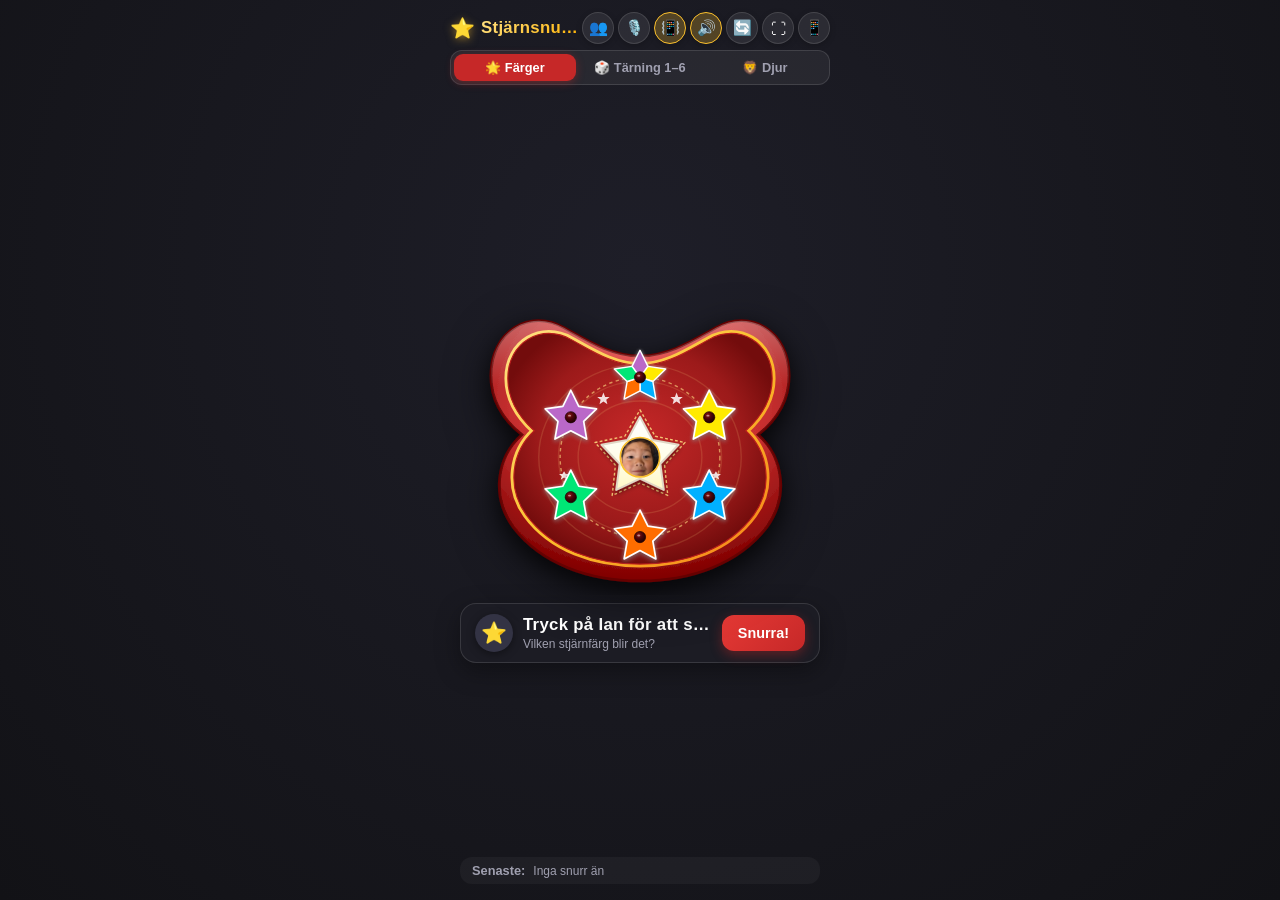
==== android/app/src/main/assets/index.html @ 9027d22c "Sync game mode UI on load and add player turn speech with custom voice recording" ====
<!DOCTYPE html>
<html lang="sv">
<head>
  <meta charset="UTF-8">
  <meta name="viewport" content="width=device-width, initial-scale=1.0, maximum-scale=1.0, user-scalable=no, viewport-fit=cover">
  <title>Stjärnsnurran - Slumpa färg, tärning & djur</title>
  
  <!-- PWA & Mobile Meta Tags -->
  <meta name="theme-color" content="#C62828">
  <meta name="apple-mobile-web-app-capable" content="yes">
  <meta name="apple-mobile-web-app-status-bar-style" content="black-translucent">
  <meta name="apple-mobile-web-app-title" content="Stjärnsnurran">
  <meta name="description" content="Elektronisk stjärntärning med ljud, ljus, röstinspelning och spelarläge.">
  <link rel="manifest" href="manifest.json">
  <link rel="icon" type="image/png" sizes="192x192" href="icon-192.png">
  <link rel="apple-touch-icon" href="icon-192.png">
  
  <link rel="stylesheet" href="style.css?v=14">
</head>
<body>

  <!-- Top App Header -->
  <header class="app-header">
    <div class="brand">
      <span class="brand-icon">⭐</span>
      <h1>Stjärnsnurran</h1>
    </div>
    <div class="header-controls">
      <button id="btn-toggle-players" class="icon-btn" title="Spelarläge (Vems tur är det?)" aria-label="Spelarläge">👥</button>
      <button id="btn-voice-studio" class="icon-btn" title="Spela in egna röster / ljud" aria-label="Röststudio">🎙️</button>
      <button id="btn-shake" class="icon-btn active" title="Skaka telefonen för att snurra: På/Av" aria-label="Skaka">📳</button>
      <button id="btn-sound" class="icon-btn active" title="Ljud På/Av" aria-label="Ljud På/Av">🔊</button>
      <button id="btn-force-refresh" class="icon-btn" title="Hämta senaste versionen / Rensa cache" aria-label="Uppdatera">🔄</button>
      <button id="btn-fullscreen" class="icon-btn" title="Helskärm" aria-label="Helskärm">⛶</button>
      <button id="btn-qr" class="icon-btn" title="Dela / Öppna på mobil" aria-label="Öppna på mobil">📱</button>
    </div>
  </header>

  <!-- Mode Switcher Bar -->
  <nav class="mode-bar" aria-label="Välj spelläge">
    <button class="mode-pill active" data-mode="colors">🌟 Färger</button>
    <button class="mode-pill" data-mode="dice">🎲 Tärning 1–6</button>
    <button class="mode-pill" data-mode="animals">🦁 Djur</button>
  </nav>

  <!-- Player Turn Banner (activated when player mode is ON) -->
  <div class="player-turn-banner" id="player-banner" style="display: none;">
    <div class="player-info">
      <span class="player-avatar" id="current-player-avatar">👦</span>
      <span class="player-text" id="current-player-text">Ians tur att snurra!</span>
    </div>
    <button class="btn-player-settings" id="btn-open-player-settings">Hantera spelare ⚙️</button>
  </div>

  <!-- Install PWA Banner (shown if installable on Android) -->
  <div id="install-banner" class="install-prompt-banner" style="display: none;">
    <div class="install-text">
      <span>⭐</span>
      <span>Installera Stjärnsnurran som app på hemskärmen!</span>
    </div>
    <button id="btn-do-install" class="btn-install">Installera</button>
  </div>

  <!-- Main Toy Stage -->
  <main class="main-stage">
    <div class="toy-wrapper" id="toy-container">
      <svg class="toy-svg" viewBox="0 0 640 560" width="100%" height="100%" xmlns="http://www.w3.org/2000/svg">
        <defs>
          <!-- Plastic red casing gradient -->
          <radialGradient id="plasticRed" cx="50%" cy="30%" r="70%">
            <stop offset="0%" stop-color="#E53935"/>
            <stop offset="60%" stop-color="#C62828"/>
            <stop offset="100%" stop-color="#7F0000"/>
          </radialGradient>

          <!-- Inner face plate red -->
          <radialGradient id="facePlate" cx="50%" cy="45%" r="55%">
            <stop offset="0%" stop-color="#C62828"/>
            <stop offset="70%" stop-color="#9C1A1A"/>
            <stop offset="100%" stop-color="#730C0C"/>
          </radialGradient>

          <!-- Specular highlight for bear top -->
          <linearGradient id="highlightGloss" x1="0%" y1="0%" x2="0%" y2="100%">
            <stop offset="0%" stop-color="#FFFFFF" stop-opacity="0.32"/>
            <stop offset="25%" stop-color="#FFFFFF" stop-opacity="0.05"/>
            <stop offset="100%" stop-color="#FFFFFF" stop-opacity="0"/>
          </linearGradient>

          <!-- Gold inner rim -->
          <linearGradient id="goldRim" x1="0%" y1="0%" x2="100%" y2="100%">
            <stop offset="0%" stop-color="#FFE082"/>
            <stop offset="50%" stop-color="#FBC02D"/>
            <stop offset="100%" stop-color="#F57F17"/>
          </linearGradient>

          <!-- Center button cream gradient -->
          <linearGradient id="creamButton" x1="0%" y1="0%" x2="0%" y2="100%">
            <stop offset="0%" stop-color="#FFFFFF"/>
            <stop offset="65%" stop-color="#FFFDE7"/>
            <stop offset="100%" stop-color="#FFF9C4"/>
          </linearGradient>

          <!-- Dice White Plastic Gradient -->
          <linearGradient id="diceGrad" x1="0%" y1="0%" x2="100%" y2="100%">
            <stop offset="0%" stop-color="#FFFFFF"/>
            <stop offset="70%" stop-color="#FAFAFD"/>
            <stop offset="100%" stop-color="#E8E8F2"/>
          </linearGradient>

          <!-- Gold Dice Gradient for Jackpot Die 6 -->
          <linearGradient id="goldDiceGrad" x1="0%" y1="0%" x2="100%" y2="100%">
            <stop offset="0%" stop-color="#FFFDE7"/>
            <stop offset="60%" stop-color="#FFF9C4"/>
            <stop offset="100%" stop-color="#FFE082"/>
          </linearGradient>

          <!-- LED On Glow Gradient -->
          <radialGradient id="ledGlowGrad" cx="50%" cy="50%" r="50%">
            <stop offset="0%" stop-color="#FFFFE0"/>
            <stop offset="30%" stop-color="#FF5722"/>
            <stop offset="75%" stop-color="#D50000"/>
            <stop offset="100%" stop-color="#B71C1C" stop-opacity="0"/>
          </radialGradient>

          <!-- LED Off Dome Gradient -->
          <radialGradient id="ledOffGrad" cx="38%" cy="32%" r="65%">
            <stop offset="0%" stop-color="#8E1717"/>
            <stop offset="50%" stop-color="#4A050A"/>
            <stop offset="100%" stop-color="#240003"/>
          </radialGradient>

          <!-- Star drop-shadow and glow -->
          <filter id="starGlowShadow" x="-30%" y="-30%" width="160%" height="160%">
            <feDropShadow dx="0" dy="3" stdDeviation="4" flood-color="#000000" flood-opacity="0.6"/>
            <feDropShadow dx="0" dy="0" stdDeviation="3" flood-color="#FFFFFF" flood-opacity="0.35"/>
          </filter>

          <!-- Filter for 3D button shadow -->
          <filter id="btnShadow" x="-25%" y="-25%" width="150%" height="160%">
            <feDropShadow dx="0" dy="6" stdDeviation="5" flood-color="#000000" flood-opacity="0.4"/>
          </filter>

          <!-- Filter for Bear casing drop shadow -->
          <filter id="casingShadow" x="-10%" y="-5%" width="120%" height="120%">
            <feDropShadow dx="0" dy="14" stdDeviation="16" flood-color="#000000" flood-opacity="0.5"/>
          </filter>

          <!-- Filter for intense glowing LED bloom -->
          <filter id="ledBloom" x="-150%" y="-150%" width="400%" height="400%">
            <feGaussianBlur stdDeviation="6" result="blur1"/>
            <feGaussianBlur stdDeviation="14" result="blur2"/>
            <feGaussianBlur stdDeviation="24" result="blur3"/>
            <feMerge>
              <feMergeNode in="blur3"/>
              <feMergeNode in="blur2"/>
              <feMergeNode in="blur1"/>
              <feMergeNode in="SourceGraphic"/>
            </feMerge>
          </filter>

          <!-- Clip path for Ian's circular avatar -->
          <clipPath id="ian-clip">
            <circle cx="0" cy="0" r="35"/>
          </clipPath>
        </defs>

        <!-- Outer Bear Plastic Casing -->
        <path d="M 320 135
C 270 135, 230 110, 185 85
C 125 50, 55 90, 55 170
C 55 220, 85 255, 110 275
C 65 315, 55 385, 95 440
C 145 505, 230 535, 320 535
C 410 535, 495 505, 545 440
C 585 385, 575 315, 530 275
C 555 255, 585 220, 585 170
C 585 90, 515 50, 455 85
C 410 110, 370 135, 320 135 Z" 
              fill="url(#plasticRed)" filter="url(#casingShadow)" stroke="#660000" stroke-width="5"/>

        <!-- Top Gloss Highlight -->
        <path d="M 320 135
C 270 135, 230 110, 185 85
C 125 50, 55 90, 55 170
C 55 220, 85 255, 110 275
C 65 315, 55 385, 95 440
C 145 505, 230 535, 320 535
C 410 535, 495 505, 545 440
C 585 385, 575 315, 530 275
C 555 255, 585 220, 585 170
C 585 90, 515 50, 455 85
C 410 110, 370 135, 320 135 Z" fill="url(#highlightGloss)"/>

        <!-- Inner Gold/Yellow Contour Border (animated during Disco Jackpot) -->
        <path id="bear-gold-border" d="M 320 152
C 275 152, 238 128, 198 106
C 145 76, 85 110, 85 175
C 85 218, 110 248, 132 268
C 92 305, 82 368, 118 418
C 162 478, 238 505, 320 505
C 402 505, 478 478, 522 418
C 558 368, 548 305, 508 268
C 530 248, 555 218, 555 175
C 555 110, 495 76, 442 106
C 402 128, 365 152, 320 152 Z" 
              fill="none" stroke="url(#goldRim)" stroke-width="12" stroke-linejoin="round"/>

        <!-- Inner Red Face Plate -->
        <path d="M 320 152
C 275 152, 238 128, 198 106
C 145 76, 85 110, 85 175
C 85 218, 110 248, 132 268
C 92 305, 82 368, 118 418
C 162 478, 238 505, 320 505
C 402 505, 478 478, 522 418
C 558 368, 548 305, 508 268
C 530 248, 555 218, 555 175
C 555 110, 495 76, 442 106
C 402 128, 365 152, 320 152 Z" 
              fill="url(#facePlate)" stroke="#B71C1C" stroke-width="2"/>

        <!-- Retro decorative wave rings on face -->
        <g opacity="0.14" stroke="#FFE082" stroke-width="2.5" fill="none">
          <ellipse cx="320" cy="315" rx="180" ry="165"/>
          <ellipse cx="320" cy="315" rx="145" ry="135"/>
          <ellipse cx="320" cy="315" rx="110" ry="100"/>
        </g>

        <!-- Dashed Orbit Path connecting stars -->
        <circle cx="320" cy="315" r="142" fill="none" stroke="#FFE082" stroke-width="2.5" stroke-dasharray="6,6" opacity="0.6"/>

        <!-- Decorative white sparkle stars along orbit -->
        <g fill="#FFFFFF" opacity="0.85">
          <polygon points="385,200 388,208 396,208 390,213 392,221 385,216 378,221 380,213 374,208 382,208"/>
          <polygon points="255,200 258,208 266,208 260,213 262,221 255,216 248,221 250,213 244,208 252,208"/>
          <polygon points="455,340 458,345 464,345 459,349 461,355 455,351 449,355 451,349 446,345 452,345"/>
          <polygon points="185,340 188,345 194,345 189,349 191,355 185,351 179,355 181,349 176,345 182,345"/>
        </g>

        <!-- The 6 Slots Group (Supporting Modes: Colors / Dice / Animals) -->
        <g id="stars-group">
          <!-- Slot 0 (Top: Regnbåge / Tärning 1 / Hund) -->
          <g id="star-0" class="toy-star" data-index="0">
            <!-- Mode: Colors -->
            <g class="slot-mode slot-mode-colors">
              <g class="star-body" filter="url(#starGlowShadow)">
                <path d="M 320.0 173.0 L 305.9 153.6 L 320.0 125.0 L 334.1 153.6 Z" fill="#BA68C8" stroke="#FFFFFF" stroke-width="2.5" stroke-linejoin="round"/>
                <path d="M 320.0 173.0 L 334.1 153.6 L 365.7 158.2 L 342.8 180.4 Z" fill="#FFEA00" stroke="#FFFFFF" stroke-width="2.5" stroke-linejoin="round"/>
                <path d="M 320.0 173.0 L 342.8 180.4 L 348.2 211.8 L 320.0 197.0 Z" fill="#00B0FF" stroke="#FFFFFF" stroke-width="2.5" stroke-linejoin="round"/>
                <path d="M 320.0 173.0 L 320.0 197.0 L 291.8 211.8 L 297.2 180.4 Z" fill="#FF6D00" stroke="#FFFFFF" stroke-width="2.5" stroke-linejoin="round"/>
                <path d="M 320.0 173.0 L 297.2 180.4 L 274.3 158.2 L 305.9 153.6 Z" fill="#00E676" stroke="#FFFFFF" stroke-width="2.5" stroke-linejoin="round"/>
              </g>
              <g class="led-assembly">
                <circle cx="320.0" cy="173.0" r="10" fill="url(#ledOffGrad)" stroke="#1A0000" stroke-width="1.2"/>
                <ellipse cx="317.8" cy="170.2" rx="2.8" ry="1.6" fill="#FFFFFF" opacity="0.5"/>
                <g class="led-active-layer" style="display: none;">
                  <circle cx="320.0" cy="173.0" r="34" fill="#FF2600" opacity="0.45" filter="url(#ledBloom)"/>
                  <circle cx="320.0" cy="173.0" r="22" fill="#FF5722" opacity="0.85" filter="url(#ledBloom)"/>
                  <circle cx="320.0" cy="173.0" r="11" fill="url(#ledGlowGrad)"/>
                  <circle cx="320.0" cy="173.0" r="5.5" fill="#FFFDE7"/>
                  <ellipse cx="318.5" cy="171.2" rx="2.2" ry="1.2" fill="#FFFFFF"/>
                </g>
              </g>
            </g>

            <!-- Mode: Dice (Die 1) -->
            <g class="slot-mode slot-mode-dice" style="display: none;">
              <g class="dice-body" filter="url(#starGlowShadow)">
                <rect x="291" y="144" width="58" height="58" rx="13" fill="url(#diceGrad)" stroke="#C8C8D6" stroke-width="2.2"/>
                <rect x="293" y="146" width="54" height="54" rx="11" fill="none" stroke="#FFFFFF" stroke-width="1.5" opacity="0.95"/>
                <circle cx="320" cy="173" r="7.5" fill="#E53935" stroke="#B71C1C" stroke-width="1.2" filter="drop-shadow(0 1px 2px rgba(0,0,0,0.4))"/>
                <circle cx="317.5" cy="170.5" r="2.2" fill="#FFFFFF" opacity="0.6"/>
              </g>
              <g class="led-assembly">
                <circle cx="320" cy="137" r="8" fill="url(#ledOffGrad)" stroke="#1A0000" stroke-width="1.2"/>
                <ellipse cx="318.2" cy="135" rx="2.2" ry="1.3" fill="#FFFFFF" opacity="0.5"/>
                <g class="led-active-layer" style="display: none;">
                  <circle cx="320" cy="137" r="28" fill="#FF2600" opacity="0.45" filter="url(#ledBloom)"/>
                  <circle cx="320" cy="137" r="18" fill="#FF5722" opacity="0.85" filter="url(#ledBloom)"/>
                  <circle cx="320" cy="137" r="9" fill="url(#ledGlowGrad)"/>
                  <circle cx="320" cy="137" r="4.5" fill="#FFFDE7"/>
                  <ellipse cx="318.8" cy="135.5" rx="1.8" ry="1.0" fill="#FFFFFF"/>
                </g>
              </g>
            </g>

            <!-- Mode: Animals (Hund 🐶) -->
            <g class="slot-mode slot-mode-animals" style="display: none;">
              <g class="animal-body" filter="url(#starGlowShadow)">
                <circle cx="320" cy="173" r="33" fill="#FFF8E1" stroke="#FFB300" stroke-width="3.8"/>
                <text x="320" y="168" font-size="34" text-anchor="middle" dominant-baseline="central" filter="drop-shadow(0 2px 3px rgba(0,0,0,0.25))">🐶</text>
                <rect x="298" y="188" width="44" height="15" rx="7.5" fill="#FFB300"/>
                <text x="320" y="196" font-size="9" font-weight="900" text-anchor="middle" dominant-baseline="central" fill="#FFFFFF" letter-spacing="0.6">HUND</text>
              </g>
              <g class="led-assembly">
                <circle cx="320" cy="137" r="8" fill="url(#ledOffGrad)" stroke="#1A0000" stroke-width="1.2"/>
                <ellipse cx="318.2" cy="135" rx="2.2" ry="1.3" fill="#FFFFFF" opacity="0.5"/>
                <g class="led-active-layer" style="display: none;">
                  <circle cx="320" cy="137" r="28" fill="#FF2600" opacity="0.45" filter="url(#ledBloom)"/>
                  <circle cx="320" cy="137" r="18" fill="#FF5722" opacity="0.85" filter="url(#ledBloom)"/>
                  <circle cx="320" cy="137" r="9" fill="url(#ledGlowGrad)"/>
                  <circle cx="320" cy="137" r="4.5" fill="#FFFDE7"/>
                  <ellipse cx="318.8" cy="135.5" rx="1.8" ry="1.0" fill="#FFFFFF"/>
                </g>
              </g>
            </g>
          </g>

          <!-- Slot 1 (Top-Right: Gul / Tärning 2 / Katt) -->
          <g id="star-1" class="toy-star" data-index="1">
            <!-- Mode: Colors -->
            <g class="slot-mode slot-mode-colors">
              <path class="star-body" d="M 443.0 196.0 L 457.1 224.6 L 488.6 229.2 L 465.8 251.4 L 471.2 282.8 L 443.0 268.0 L 414.8 282.8 L 420.2 251.4 L 397.3 229.2 L 428.9 224.6 Z" fill="#FFEA00" stroke="#FFFFFF" stroke-width="3" stroke-linejoin="round" filter="url(#starGlowShadow)"/>
              <g class="led-assembly">
                <circle cx="443.0" cy="244.0" r="10" fill="url(#ledOffGrad)" stroke="#1A0000" stroke-width="1.2"/>
                <ellipse cx="440.8" cy="241.2" rx="2.8" ry="1.6" fill="#FFFFFF" opacity="0.5"/>
                <g class="led-active-layer" style="display: none;">
                  <circle cx="443.0" cy="244.0" r="34" fill="#FF2600" opacity="0.45" filter="url(#ledBloom)"/>
                  <circle cx="443.0" cy="244.0" r="22" fill="#FF5722" opacity="0.85" filter="url(#ledBloom)"/>
                  <circle cx="443.0" cy="244.0" r="11" fill="url(#ledGlowGrad)"/>
                  <circle cx="443.0" cy="244.0" r="5.5" fill="#FFFDE7"/>
                  <ellipse cx="441.5" cy="242.2" rx="2.2" ry="1.2" fill="#FFFFFF"/>
                </g>
              </g>
            </g>

            <!-- Mode: Dice (Die 2) -->
            <g class="slot-mode slot-mode-dice" style="display: none;">
              <g class="dice-body" filter="url(#starGlowShadow)">
                <rect x="414" y="215" width="58" height="58" rx="13" fill="url(#diceGrad)" stroke="#C8C8D6" stroke-width="2.2"/>
                <rect x="416" y="217" width="54" height="54" rx="11" fill="none" stroke="#FFFFFF" stroke-width="1.5" opacity="0.95"/>
                <circle cx="428.5" cy="229.5" r="5.2" fill="#1A1A24" filter="drop-shadow(0 1px 2px rgba(0,0,0,0.4))"/>
                <circle cx="427" cy="228" r="1.5" fill="#FFFFFF" opacity="0.5"/>
                <circle cx="457.5" cy="258.5" r="5.2" fill="#1A1A24" filter="drop-shadow(0 1px 2px rgba(0,0,0,0.4))"/>
                <circle cx="456" cy="257" r="1.5" fill="#FFFFFF" opacity="0.5"/>
              </g>
              <g class="led-assembly">
                <circle cx="473" cy="227" r="8" fill="url(#ledOffGrad)" stroke="#1A0000" stroke-width="1.2"/>
                <ellipse cx="471.2" cy="225" rx="2.2" ry="1.3" fill="#FFFFFF" opacity="0.5"/>
                <g class="led-active-layer" style="display: none;">
                  <circle cx="473" cy="227" r="28" fill="#FF2600" opacity="0.45" filter="url(#ledBloom)"/>
                  <circle cx="473" cy="227" r="18" fill="#FF5722" opacity="0.85" filter="url(#ledBloom)"/>
                  <circle cx="473" cy="227" r="9" fill="url(#ledGlowGrad)"/>
                  <circle cx="473" cy="227" r="4.5" fill="#FFFDE7"/>
                  <ellipse cx="471.8" cy="225.5" rx="1.8" ry="1.0" fill="#FFFFFF"/>
                </g>
              </g>
            </g>

            <!-- Mode: Animals (Katt 🐱) -->
            <g class="slot-mode slot-mode-animals" style="display: none;">
              <g class="animal-body" filter="url(#starGlowShadow)">
                <circle cx="443" cy="244" r="33" fill="#FBE9E7" stroke="#FF7043" stroke-width="3.8"/>
                <text x="443" y="239" font-size="34" text-anchor="middle" dominant-baseline="central" filter="drop-shadow(0 2px 3px rgba(0,0,0,0.25))">🐱</text>
                <rect x="421" y="259" width="44" height="15" rx="7.5" fill="#FF7043"/>
                <text x="443" y="267" font-size="9" font-weight="900" text-anchor="middle" dominant-baseline="central" fill="#FFFFFF" letter-spacing="0.6">KATT</text>
              </g>
              <g class="led-assembly">
                <circle cx="473" cy="227" r="8" fill="url(#ledOffGrad)" stroke="#1A0000" stroke-width="1.2"/>
                <ellipse cx="471.2" cy="225" rx="2.2" ry="1.3" fill="#FFFFFF" opacity="0.5"/>
                <g class="led-active-layer" style="display: none;">
                  <circle cx="473" cy="227" r="28" fill="#FF2600" opacity="0.45" filter="url(#ledBloom)"/>
                  <circle cx="473" cy="227" r="18" fill="#FF5722" opacity="0.85" filter="url(#ledBloom)"/>
                  <circle cx="473" cy="227" r="9" fill="url(#ledGlowGrad)"/>
                  <circle cx="473" cy="227" r="4.5" fill="#FFFDE7"/>
                  <ellipse cx="471.8" cy="225.5" rx="1.8" ry="1.0" fill="#FFFFFF"/>
                </g>
              </g>
            </g>
          </g>

          <!-- Slot 2 (Bottom-Right: Blå / Tärning 3 / Ko) -->
          <g id="star-2" class="toy-star" data-index="2">
            <!-- Mode: Colors -->
            <g class="slot-mode slot-mode-colors">
              <path class="star-body" d="M 443.0 338.0 L 457.1 366.6 L 488.6 371.2 L 465.8 393.4 L 471.2 424.8 L 443.0 410.0 L 414.8 424.8 L 420.2 393.4 L 397.3 371.2 L 428.9 366.6 Z" fill="#00B0FF" stroke="#FFFFFF" stroke-width="3" stroke-linejoin="round" filter="url(#starGlowShadow)"/>
              <g class="led-assembly">
                <circle cx="443.0" cy="386.0" r="10" fill="url(#ledOffGrad)" stroke="#1A0000" stroke-width="1.2"/>
                <ellipse cx="440.8" cy="383.2" rx="2.8" ry="1.6" fill="#FFFFFF" opacity="0.5"/>
                <g class="led-active-layer" style="display: none;">
                  <circle cx="443.0" cy="386.0" r="34" fill="#FF2600" opacity="0.45" filter="url(#ledBloom)"/>
                  <circle cx="443.0" cy="386.0" r="22" fill="#FF5722" opacity="0.85" filter="url(#ledBloom)"/>
                  <circle cx="443.0" cy="386.0" r="11" fill="url(#ledGlowGrad)"/>
                  <circle cx="443.0" cy="386.0" r="5.5" fill="#FFFDE7"/>
                  <ellipse cx="441.5" cy="384.2" rx="2.2" ry="1.2" fill="#FFFFFF"/>
                </g>
              </g>
            </g>

            <!-- Mode: Dice (Die 3) -->
            <g class="slot-mode slot-mode-dice" style="display: none;">
              <g class="dice-body" filter="url(#starGlowShadow)">
                <rect x="414" y="357" width="58" height="58" rx="13" fill="url(#diceGrad)" stroke="#C8C8D6" stroke-width="2.2"/>
                <rect x="416" y="359" width="54" height="54" rx="11" fill="none" stroke="#FFFFFF" stroke-width="1.5" opacity="0.95"/>
                <circle cx="428.5" cy="371.5" r="5.2" fill="#1A1A24" filter="drop-shadow(0 1px 2px rgba(0,0,0,0.4))"/>
                <circle cx="427" cy="370" r="1.5" fill="#FFFFFF" opacity="0.5"/>
                <circle cx="443" cy="386" r="5.2" fill="#1A1A24" filter="drop-shadow(0 1px 2px rgba(0,0,0,0.4))"/>
                <circle cx="441.5" cy="384.5" r="1.5" fill="#FFFFFF" opacity="0.5"/>
                <circle cx="457.5" cy="400.5" r="5.2" fill="#1A1A24" filter="drop-shadow(0 1px 2px rgba(0,0,0,0.4))"/>
                <circle cx="456" cy="399" r="1.5" fill="#FFFFFF" opacity="0.5"/>
              </g>
              <g class="led-assembly">
                <circle cx="473" cy="403" r="8" fill="url(#ledOffGrad)" stroke="#1A0000" stroke-width="1.2"/>
                <ellipse cx="471.2" cy="401" rx="2.2" ry="1.3" fill="#FFFFFF" opacity="0.5"/>
                <g class="led-active-layer" style="display: none;">
                  <circle cx="473" cy="403" r="28" fill="#FF2600" opacity="0.45" filter="url(#ledBloom)"/>
                  <circle cx="473" cy="403" r="18" fill="#FF5722" opacity="0.85" filter="url(#ledBloom)"/>
                  <circle cx="473" cy="403" r="9" fill="url(#ledGlowGrad)"/>
                  <circle cx="473" cy="403" r="4.5" fill="#FFFDE7"/>
                  <ellipse cx="471.8" cy="401.5" rx="1.8" ry="1.0" fill="#FFFFFF"/>
                </g>
              </g>
            </g>

            <!-- Mode: Animals (Ko 🐮) -->
            <g class="slot-mode slot-mode-animals" style="display: none;">
              <g class="animal-body" filter="url(#starGlowShadow)">
                <circle cx="443" cy="386" r="33" fill="#E8F5E9" stroke="#43A047" stroke-width="3.8"/>
                <text x="443" y="381" font-size="34" text-anchor="middle" dominant-baseline="central" filter="drop-shadow(0 2px 3px rgba(0,0,0,0.25))">🐮</text>
                <rect x="421" y="401" width="44" height="15" rx="7.5" fill="#43A047"/>
                <text x="443" y="409" font-size="9" font-weight="900" text-anchor="middle" dominant-baseline="central" fill="#FFFFFF" letter-spacing="0.6">KO</text>
              </g>
              <g class="led-assembly">
                <circle cx="473" cy="403" r="8" fill="url(#ledOffGrad)" stroke="#1A0000" stroke-width="1.2"/>
                <ellipse cx="471.2" cy="401" rx="2.2" ry="1.3" fill="#FFFFFF" opacity="0.5"/>
                <g class="led-active-layer" style="display: none;">
                  <circle cx="473" cy="403" r="28" fill="#FF2600" opacity="0.45" filter="url(#ledBloom)"/>
                  <circle cx="473" cy="403" r="18" fill="#FF5722" opacity="0.85" filter="url(#ledBloom)"/>
                  <circle cx="473" cy="403" r="9" fill="url(#ledGlowGrad)"/>
                  <circle cx="473" cy="403" r="4.5" fill="#FFFDE7"/>
                  <ellipse cx="471.8" cy="401.5" rx="1.8" ry="1.0" fill="#FFFFFF"/>
                </g>
              </g>
            </g>
          </g>

          <!-- Slot 3 (Bottom: Orange / Tärning 4 / Lejon) -->
          <g id="star-3" class="toy-star" data-index="3">
            <!-- Mode: Colors -->
            <g class="slot-mode slot-mode-colors">
              <path class="star-body" d="M 320.0 409.0 L 334.1 437.6 L 365.7 442.2 L 342.8 464.4 L 348.2 495.8 L 320.0 481.0 L 291.8 495.8 L 297.2 464.4 L 274.3 442.2 L 305.9 437.6 Z" fill="#FF6D00" stroke="#FFFFFF" stroke-width="3" stroke-linejoin="round" filter="url(#starGlowShadow)"/>
              <g class="led-assembly">
                <circle cx="320.0" cy="457.0" r="10" fill="url(#ledOffGrad)" stroke="#1A0000" stroke-width="1.2"/>
                <ellipse cx="317.8" cy="454.2" rx="2.8" ry="1.6" fill="#FFFFFF" opacity="0.5"/>
                <g class="led-active-layer" style="display: none;">
                  <circle cx="320.0" cy="457.0" r="34" fill="#FF2600" opacity="0.45" filter="url(#ledBloom)"/>
                  <circle cx="320.0" cy="457.0" r="22" fill="#FF5722" opacity="0.85" filter="url(#ledBloom)"/>
                  <circle cx="320.0" cy="457.0" r="11" fill="url(#ledGlowGrad)"/>
                  <circle cx="320.0" cy="457.0" r="5.5" fill="#FFFDE7"/>
                  <ellipse cx="318.5" cy="455.2" rx="2.2" ry="1.2" fill="#FFFFFF"/>
                </g>
              </g>
            </g>

            <!-- Mode: Dice (Die 4) -->
            <g class="slot-mode slot-mode-dice" style="display: none;">
              <g class="dice-body" filter="url(#starGlowShadow)">
                <rect x="291" y="428" width="58" height="58" rx="13" fill="url(#diceGrad)" stroke="#C8C8D6" stroke-width="2.2"/>
                <rect x="293" y="430" width="54" height="54" rx="11" fill="none" stroke="#FFFFFF" stroke-width="1.5" opacity="0.95"/>
                <circle cx="305.5" cy="442.5" r="5.2" fill="#1A1A24" filter="drop-shadow(0 1px 2px rgba(0,0,0,0.4))"/>
                <circle cx="304" cy="441" r="1.5" fill="#FFFFFF" opacity="0.5"/>
                <circle cx="334.5" cy="442.5" r="5.2" fill="#1A1A24" filter="drop-shadow(0 1px 2px rgba(0,0,0,0.4))"/>
                <circle cx="333" cy="441" r="1.5" fill="#FFFFFF" opacity="0.5"/>
                <circle cx="305.5" cy="471.5" r="5.2" fill="#1A1A24" filter="drop-shadow(0 1px 2px rgba(0,0,0,0.4))"/>
                <circle cx="304" cy="470" r="1.5" fill="#FFFFFF" opacity="0.5"/>
                <circle cx="334.5" cy="471.5" r="5.2" fill="#1A1A24" filter="drop-shadow(0 1px 2px rgba(0,0,0,0.4))"/>
                <circle cx="333" cy="470" r="1.5" fill="#FFFFFF" opacity="0.5"/>
              </g>
              <g class="led-assembly">
                <circle cx="320" cy="493" r="8" fill="url(#ledOffGrad)" stroke="#1A0000" stroke-width="1.2"/>
                <ellipse cx="318.2" cy="491" rx="2.2" ry="1.3" fill="#FFFFFF" opacity="0.5"/>
                <g class="led-active-layer" style="display: none;">
                  <circle cx="320" cy="493" r="28" fill="#FF2600" opacity="0.45" filter="url(#ledBloom)"/>
                  <circle cx="320" cy="493" r="18" fill="#FF5722" opacity="0.85" filter="url(#ledBloom)"/>
                  <circle cx="320" cy="493" r="9" fill="url(#ledGlowGrad)"/>
                  <circle cx="320" cy="493" r="4.5" fill="#FFFDE7"/>
                  <ellipse cx="318.8" cy="491.5" rx="1.8" ry="1.0" fill="#FFFFFF"/>
                </g>
              </g>
            </g>

            <!-- Mode: Animals (Lejon 🦁 Jackpot) -->
            <g class="slot-mode slot-mode-animals" style="display: none;">
              <g class="animal-body" filter="url(#starGlowShadow)">
                <circle cx="320" cy="457" r="33" fill="#FFF3E0" stroke="#FF9800" stroke-width="4.0"/>
                <text x="320" y="452" font-size="34" text-anchor="middle" dominant-baseline="central" filter="drop-shadow(0 2px 3px rgba(0,0,0,0.25))">🦁</text>
                <rect x="298" y="472" width="44" height="15" rx="7.5" fill="#FF9800"/>
                <text x="320" y="480" font-size="9" font-weight="900" text-anchor="middle" dominant-baseline="central" fill="#FFFFFF" letter-spacing="0.6">LEJON</text>
              </g>
              <g class="led-assembly">
                <circle cx="320" cy="493" r="8" fill="url(#ledOffGrad)" stroke="#1A0000" stroke-width="1.2"/>
                <ellipse cx="318.2" cy="491" rx="2.2" ry="1.3" fill="#FFFFFF" opacity="0.5"/>
                <g class="led-active-layer" style="display: none;">
                  <circle cx="320" cy="493" r="28" fill="#FF2600" opacity="0.45" filter="url(#ledBloom)"/>
                  <circle cx="320" cy="493" r="18" fill="#FF5722" opacity="0.85" filter="url(#ledBloom)"/>
                  <circle cx="320" cy="493" r="9" fill="url(#ledGlowGrad)"/>
                  <circle cx="320" cy="493" r="4.5" fill="#FFFDE7"/>
                  <ellipse cx="318.8" cy="491.5" rx="1.8" ry="1.0" fill="#FFFFFF"/>
                </g>
              </g>
            </g>
          </g>

          <!-- Slot 4 (Bottom-Left: Grön / Tärning 5 / Groda) -->
          <g id="star-4" class="toy-star" data-index="4">
            <!-- Mode: Colors -->
            <g class="slot-mode slot-mode-colors">
              <path class="star-body" d="M 197.0 338.0 L 211.1 366.6 L 242.7 371.2 L 219.8 393.4 L 225.2 424.8 L 197.0 410.0 L 168.8 424.8 L 174.2 393.4 L 151.4 371.2 L 182.9 366.6 Z" fill="#00E676" stroke="#FFFFFF" stroke-width="3" stroke-linejoin="round" filter="url(#starGlowShadow)"/>
              <g class="led-assembly">
                <circle cx="197.0" cy="386.0" r="10" fill="url(#ledOffGrad)" stroke="#1A0000" stroke-width="1.2"/>
                <ellipse cx="194.8" cy="383.2" rx="2.8" ry="1.6" fill="#FFFFFF" opacity="0.5"/>
                <g class="led-active-layer" style="display: none;">
                  <circle cx="197.0" cy="386.0" r="34" fill="#FF2600" opacity="0.45" filter="url(#ledBloom)"/>
                  <circle cx="197.0" cy="386.0" r="22" fill="#FF5722" opacity="0.85" filter="url(#ledBloom)"/>
                  <circle cx="197.0" cy="386.0" r="11" fill="url(#ledGlowGrad)"/>
                  <circle cx="197.0" cy="386.0" r="5.5" fill="#FFFDE7"/>
                  <ellipse cx="195.5" cy="384.2" rx="2.2" ry="1.2" fill="#FFFFFF"/>
                </g>
              </g>
            </g>

            <!-- Mode: Dice (Die 5) -->
            <g class="slot-mode slot-mode-dice" style="display: none;">
              <g class="dice-body" filter="url(#starGlowShadow)">
                <rect x="168" y="357" width="58" height="58" rx="13" fill="url(#diceGrad)" stroke="#C8C8D6" stroke-width="2.2"/>
                <rect x="170" y="359" width="54" height="54" rx="11" fill="none" stroke="#FFFFFF" stroke-width="1.5" opacity="0.95"/>
                <circle cx="182.5" cy="371.5" r="5.2" fill="#1A1A24" filter="drop-shadow(0 1px 2px rgba(0,0,0,0.4))"/>
                <circle cx="181" cy="370" r="1.5" fill="#FFFFFF" opacity="0.5"/>
                <circle cx="211.5" cy="371.5" r="5.2" fill="#1A1A24" filter="drop-shadow(0 1px 2px rgba(0,0,0,0.4))"/>
                <circle cx="210" cy="370" r="1.5" fill="#FFFFFF" opacity="0.5"/>
                <circle cx="197" cy="386" r="5.2" fill="#1A1A24" filter="drop-shadow(0 1px 2px rgba(0,0,0,0.4))"/>
                <circle cx="195.5" cy="384.5" r="1.5" fill="#FFFFFF" opacity="0.5"/>
                <circle cx="182.5" cy="400.5" r="5.2" fill="#1A1A24" filter="drop-shadow(0 1px 2px rgba(0,0,0,0.4))"/>
                <circle cx="181" cy="399" r="1.5" fill="#FFFFFF" opacity="0.5"/>
                <circle cx="211.5" cy="400.5" r="5.2" fill="#1A1A24" filter="drop-shadow(0 1px 2px rgba(0,0,0,0.4))"/>
                <circle cx="210" cy="399" r="1.5" fill="#FFFFFF" opacity="0.5"/>
              </g>
              <g class="led-assembly">
                <circle cx="167" cy="403" r="8" fill="url(#ledOffGrad)" stroke="#1A0000" stroke-width="1.2"/>
                <ellipse cx="165.2" cy="401" rx="2.2" ry="1.3" fill="#FFFFFF" opacity="0.5"/>
                <g class="led-active-layer" style="display: none;">
                  <circle cx="167" cy="403" r="28" fill="#FF2600" opacity="0.45" filter="url(#ledBloom)"/>
                  <circle cx="167" cy="403" r="18" fill="#FF5722" opacity="0.85" filter="url(#ledBloom)"/>
                  <circle cx="167" cy="403" r="9" fill="url(#ledGlowGrad)"/>
                  <circle cx="167" cy="403" r="4.5" fill="#FFFDE7"/>
                  <ellipse cx="165.8" cy="401.5" rx="1.8" ry="1.0" fill="#FFFFFF"/>
                </g>
              </g>
            </g>

            <!-- Mode: Animals (Groda 🐸) -->
            <g class="slot-mode slot-mode-animals" style="display: none;">
              <g class="animal-body" filter="url(#starGlowShadow)">
                <circle cx="197" cy="386" r="33" fill="#E8F8F5" stroke="#00C853" stroke-width="3.8"/>
                <text x="197" y="381" font-size="34" text-anchor="middle" dominant-baseline="central" filter="drop-shadow(0 2px 3px rgba(0,0,0,0.25))">🐸</text>
                <rect x="175" y="401" width="44" height="15" rx="7.5" fill="#00C853"/>
                <text x="197" y="409" font-size="9" font-weight="900" text-anchor="middle" dominant-baseline="central" fill="#FFFFFF" letter-spacing="0.6">GRODA</text>
              </g>
              <g class="led-assembly">
                <circle cx="167" cy="403" r="8" fill="url(#ledOffGrad)" stroke="#1A0000" stroke-width="1.2"/>
                <ellipse cx="165.2" cy="401" rx="2.2" ry="1.3" fill="#FFFFFF" opacity="0.5"/>
                <g class="led-active-layer" style="display: none;">
                  <circle cx="167" cy="403" r="28" fill="#FF2600" opacity="0.45" filter="url(#ledBloom)"/>
                  <circle cx="167" cy="403" r="18" fill="#FF5722" opacity="0.85" filter="url(#ledBloom)"/>
                  <circle cx="167" cy="403" r="9" fill="url(#ledGlowGrad)"/>
                  <circle cx="167" cy="403" r="4.5" fill="#FFFDE7"/>
                  <ellipse cx="165.8" cy="401.5" rx="1.8" ry="1.0" fill="#FFFFFF"/>
                </g>
              </g>
            </g>
          </g>

          <!-- Slot 5 (Top-Left: Lila / Tärning 6 / Apa) -->
          <g id="star-5" class="toy-star" data-index="5">
            <!-- Mode: Colors -->
            <g class="slot-mode slot-mode-colors">
              <path class="star-body" d="M 197.0 196.0 L 211.1 224.6 L 242.7 229.2 L 219.8 251.4 L 225.2 282.8 L 197.0 268.0 L 168.8 282.8 L 174.2 251.4 L 151.4 229.2 L 182.9 224.6 Z" fill="#BA68C8" stroke="#FFFFFF" stroke-width="3" stroke-linejoin="round" filter="url(#starGlowShadow)"/>
              <g class="led-assembly">
                <circle cx="197.0" cy="244.0" r="10" fill="url(#ledOffGrad)" stroke="#1A0000" stroke-width="1.2"/>
                <ellipse cx="194.8" cy="241.2" rx="2.8" ry="1.6" fill="#FFFFFF" opacity="0.5"/>
                <g class="led-active-layer" style="display: none;">
                  <circle cx="197.0" cy="244.0" r="34" fill="#FF2600" opacity="0.45" filter="url(#ledBloom)"/>
                  <circle cx="197.0" cy="244.0" r="22" fill="#FF5722" opacity="0.85" filter="url(#ledBloom)"/>
                  <circle cx="197.0" cy="244.0" r="11" fill="url(#ledGlowGrad)"/>
                  <circle cx="197.0" cy="244.0" r="5.5" fill="#FFFDE7"/>
                  <ellipse cx="195.5" cy="242.2" rx="2.2" ry="1.2" fill="#FFFFFF"/>
                </g>
              </g>
            </g>

            <!-- Mode: Dice (Die 6 Jackpot!) -->
            <g class="slot-mode slot-mode-dice" style="display: none;">
              <g class="dice-body" filter="url(#starGlowShadow)">
                <rect x="168" y="215" width="58" height="58" rx="13" fill="url(#goldDiceGrad)" stroke="#FBC02D" stroke-width="2.8"/>
                <rect x="170" y="217" width="54" height="54" rx="11" fill="none" stroke="#FFFFFF" stroke-width="1.5" opacity="0.95"/>
                <circle cx="182.5" cy="229.5" r="5.0" fill="#1A1A24" filter="drop-shadow(0 1px 2px rgba(0,0,0,0.4))"/>
                <circle cx="181" cy="228" r="1.5" fill="#FFFFFF" opacity="0.5"/>
                <circle cx="182.5" cy="244.0" r="5.0" fill="#1A1A24" filter="drop-shadow(0 1px 2px rgba(0,0,0,0.4))"/>
                <circle cx="181" cy="242.5" r="1.5" fill="#FFFFFF" opacity="0.5"/>
                <circle cx="182.5" cy="258.5" r="5.0" fill="#1A1A24" filter="drop-shadow(0 1px 2px rgba(0,0,0,0.4))"/>
                <circle cx="181" cy="257" r="1.5" fill="#FFFFFF" opacity="0.5"/>
                <circle cx="211.5" cy="229.5" r="5.0" fill="#1A1A24" filter="drop-shadow(0 1px 2px rgba(0,0,0,0.4))"/>
                <circle cx="210" cy="228" r="1.5" fill="#FFFFFF" opacity="0.5"/>
                <circle cx="211.5" cy="244.0" r="5.0" fill="#1A1A24" filter="drop-shadow(0 1px 2px rgba(0,0,0,0.4))"/>
                <circle cx="210" cy="242.5" r="1.5" fill="#FFFFFF" opacity="0.5"/>
                <circle cx="211.5" cy="258.5" r="5.0" fill="#1A1A24" filter="drop-shadow(0 1px 2px rgba(0,0,0,0.4))"/>
                <circle cx="210" cy="257" r="1.5" fill="#FFFFFF" opacity="0.5"/>
              </g>
              <g class="led-assembly">
                <circle cx="167" cy="227" r="8" fill="url(#ledOffGrad)" stroke="#1A0000" stroke-width="1.2"/>
                <ellipse cx="165.2" cy="225" rx="2.2" ry="1.3" fill="#FFFFFF" opacity="0.5"/>
                <g class="led-active-layer" style="display: none;">
                  <circle cx="167" cy="227" r="28" fill="#FF2600" opacity="0.45" filter="url(#ledBloom)"/>
                  <circle cx="167" cy="227" r="18" fill="#FF5722" opacity="0.85" filter="url(#ledBloom)"/>
                  <circle cx="167" cy="227" r="9" fill="url(#ledGlowGrad)"/>
                  <circle cx="167" cy="227" r="4.5" fill="#FFFDE7"/>
                  <ellipse cx="165.8" cy="225.5" rx="1.8" ry="1.0" fill="#FFFFFF"/>
                </g>
              </g>
            </g>

            <!-- Mode: Animals (Apa 🐵) -->
            <g class="slot-mode slot-mode-animals" style="display: none;">
              <g class="animal-body" filter="url(#starGlowShadow)">
                <circle cx="197" cy="244" r="33" fill="#F3E5F5" stroke="#AB47BC" stroke-width="3.8"/>
                <text x="197" y="239" font-size="34" text-anchor="middle" dominant-baseline="central" filter="drop-shadow(0 2px 3px rgba(0,0,0,0.25))">🐵</text>
                <rect x="175" y="259" width="44" height="15" rx="7.5" fill="#AB47BC"/>
                <text x="197" y="267" font-size="9" font-weight="900" text-anchor="middle" dominant-baseline="central" fill="#FFFFFF" letter-spacing="0.6">APA</text>
              </g>
              <g class="led-assembly">
                <circle cx="167" cy="227" r="8" fill="url(#ledOffGrad)" stroke="#1A0000" stroke-width="1.2"/>
                <ellipse cx="165.2" cy="225" rx="2.2" ry="1.3" fill="#FFFFFF" opacity="0.5"/>
                <g class="led-active-layer" style="display: none;">
                  <circle cx="167" cy="227" r="28" fill="#FF2600" opacity="0.45" filter="url(#ledBloom)"/>
                  <circle cx="167" cy="227" r="18" fill="#FF5722" opacity="0.85" filter="url(#ledBloom)"/>
                  <circle cx="167" cy="227" r="9" fill="url(#ledGlowGrad)"/>
                  <circle cx="167" cy="227" r="4.5" fill="#FFFDE7"/>
                  <ellipse cx="165.8" cy="225.5" rx="1.8" ry="1.0" fill="#FFFFFF"/>
                </g>
              </g>
            </g>
          </g>
        </g>

        <!-- Center Star Button with Ian's Face in Center -->
        <g id="center-button" class="center-btn" role="button" aria-label="Snurra och slumpa stjärna" tabindex="0" style="outline: none;">
          <!-- Outer dashed stitch border -->
          <path d="M 320.0 231.0 L 347.0 277.8 L 399.9 289.0 L 363.7 329.2 L 369.4 383.0 L 320.0 361.0 L 270.6 383.0 L 276.3 329.2 L 240.1 289.0 L 293.0 277.8 Z" 
                fill="none" stroke="#FFE082" stroke-width="2.5" stroke-dasharray="5,4" opacity="0.85" stroke-linejoin="round"/>

          <!-- 3D White Star Button Body -->
          <path id="btn-body" d="M 320.0 243.0 L 342.3 284.3 L 388.5 292.8 L 356.1 326.7 L 362.3 373.2 L 320.0 353.0 L 277.7 373.2 L 283.9 326.7 L 251.5 292.8 L 297.7 284.3 Z" 
                fill="url(#creamButton)" stroke="#E0D7C6" stroke-width="3.5" stroke-linejoin="round" filter="url(#btnShadow)"/>

          <!-- Ian's Portrait in Button Center -->
          <g id="ian-avatar" transform="translate(320, 315)">
            <!-- Radiant Aura Bloom that glows/pulses in the winning color -->
            <circle id="ian-aura" cx="0" cy="0" r="38" fill="#FFEA00" opacity="0" filter="url(#ledBloom)"/>
            
            <!-- Ian's Photo -->
            <image href="ian.png" x="-35" y="-35" width="70" height="70" clip-path="url(#ian-clip)"/>
            
            <!-- Color Tint Flash Overlay on Ian's face -->
            <circle id="ian-color-overlay" cx="0" cy="0" r="35" fill="#FFEA00" opacity="0"/>
            
            <!-- Golden ring frame around Ian's picture -->
            <circle id="ian-ring" cx="0" cy="0" r="35" fill="none" stroke="#FBC02D" stroke-width="3"/>
          </g>
        </g>
      </svg>
    </div>

    <!-- Result Banner below toy -->
    <div class="result-card" id="result-card">
      <div class="result-content">
        <div class="result-badge" id="result-badge">⭐</div>
        <div class="result-text">
          <div class="result-title" id="result-title">Tryck på Ian för att snurra!</div>
          <div class="result-sub" id="result-sub">Vilken stjärnfärg blir det?</div>
        </div>
      </div>
      <button id="btn-spin-quick" class="spin-btn-quick">Snurra!</button>
    </div>
  </main>

  <!-- History & Statistics Strip -->
  <footer class="app-footer">
    <div class="history-strip">
      <span class="history-label">Senaste:</span>
      <div class="history-items" id="history-items">
        <span style="font-size: 0.75rem; color: var(--text-dim);">Inga snurr än</span>
      </div>
    </div>
  </footer>

  <!-- Modals -->

  <!-- 1. Voice Studio Modal (Spela in egna röster) -->
  <div class="modal-overlay" id="modal-voice">
    <div class="modal-card">
      <button class="modal-close" id="btn-close-voice">&times;</button>
      <h2>🎙️ Röststudio</h2>
      <p style="font-size: 0.8rem; color: var(--text-dim); margin-bottom: 12px;">
        Spela in egna hejarop, ord eller Ians eget skratt!
      </p>

      <div style="font-size: 0.85rem; font-weight: 700; text-align: left; margin: 8px 0 4px 0; color: #FFE082;">
        👦 När man trycker på Ian:
      </div>
      <div class="record-row" id="row-rec-ian">
        <div class="record-row-info">
          <span>👦</span>
          <span>Tryck på Ian</span>
        </div>
        <div class="record-row-btns">
          <button class="btn-record" data-key="ian_click">🔴 Spela in</button>
          <button class="btn-play-rec" data-key="ian_click" style="display: none;">▶️</button>
          <button class="btn-del-rec" data-key="ian_click" style="display: none;">🗑️</button>
        </div>
      </div>

      <div style="font-size: 0.85rem; font-weight: 700; text-align: left; margin: 14px 0 4px 0; color: #FFE082;">
        👥 Spelarturer (Vems tur är det?):
      </div>
      <div id="voice-players-container">
        <!-- Dynamically rendered rows for each player -->
      </div>

      <div id="voice-mode-header" style="font-size: 0.85rem; font-weight: 700; text-align: left; margin: 14px 0 4px 0; color: #FFE082;">
        ⭐ Spelresultat:
      </div>
      <div id="voice-items-container">
        <!-- Dynamically rendered rows for current mode -->
      </div>
    </div>
  </div>

  <!-- 2. Player Management Modal (Spelarläge & Turordning) -->
  <div class="modal-overlay" id="modal-players">
    <div class="modal-card">
      <button class="modal-close" id="btn-close-players">&times;</button>
      <h2>👥 Spelare & Turordning</h2>
      <p style="font-size: 0.8rem; color: var(--text-dim); margin-bottom: 8px;">
        Välj vilka som är med och i vilken ordning ni vill snurra!
      </p>

      <div class="player-order-controls">
        <button id="btn-shuffle-players" class="btn-order-action" type="button" title="Slumpa startordning med tärning">
          🎲 Slumpa ordning
        </button>
        <button id="btn-reset-history" class="btn-order-action" type="button" title="Nollställ alla spelares historik för en ny spelomgång">
          🔄 Nollställ historik
        </button>
        <span class="player-order-hint">Använd ⬆️ ⬇️ eller klicka på en spelare för att välja startare</span>
      </div>

      <div class="player-list" id="player-list-container">
        <!-- Rendered player rows with numbers and reordering buttons -->
      </div>

      <div class="player-add-row">
        <button id="btn-select-new-avatar" class="btn-avatar-picker-trigger" type="button" title="Välj emoji för spelare">
          <span id="new-player-avatar-preview">👦</span>
          <span class="avatar-edit-badge">✏️</span>
        </button>
        <input type="text" id="input-new-player" class="player-input" placeholder="Nytt namn (t.ex. Ian)" maxlength="16">
        <button id="btn-add-player" class="btn-add-player">Lägg till</button>
      </div>

      <div class="player-modal-actions">
        <button id="btn-start-player-mode" class="btn-start-game" type="button">
          🚀 Starta spelarläge!
        </button>
        <button id="btn-stop-player-mode" class="btn-stop-game" type="button" style="display: none;">
          ⏹️ Avsluta spelarläge
        </button>
      </div>
      <div class="app-version-badge" style="text-align: center; font-size: 0.72rem; color: #888899; margin-top: 14px;">
        Stjärnsnurran v2.4 • Spelarröster & Synk
      </div>
      <div style="text-align: center; margin-top: 6px;">
        <button id="btn-modal-refresh" type="button" style="background: rgba(255,255,255,0.06); border: 1px solid rgba(255,255,255,0.18); color: #B0B0C0; font-size: 0.72rem; border-radius: 6px; padding: 4px 10px; cursor: pointer;">
          🔄 Ladda om & Hämta senaste versionen
        </button>
      </div>
    </div>
  </div>

  <!-- 3. Emoji Picker Modal (Välj avatar för spelare) -->
  <div class="modal-overlay" id="modal-emoji-picker">
    <div class="modal-card modal-emoji-card">
      <button class="modal-close" id="btn-close-emoji">&times;</button>
      <h2>🎭 Välj din avatar</h2>
      <p id="emoji-picker-subtitle" style="font-size: 0.85rem; color: var(--text-dim); margin-bottom: 12px;">
        Välj en emoji för spelaren:
      </p>

      <div class="emoji-grid" id="emoji-grid">
        <!-- Rendered emojis -->
      </div>
    </div>
  </div>

  <!-- 4. QR Code Modal (for easy mobile sharing) -->
  <div class="modal-overlay" id="qr-modal">
    <div class="modal-card">
      <button class="modal-close" id="btn-close-qr">&times;</button>
      <h2>Öppna på din telefon</h2>
      <p style="font-size: 0.85rem; color: var(--text-dim);">Skanna koden med mobilkameran för att köra appen direkt på telefonen:</p>
      <img id="qr-img" class="qr-code-img" alt="QR-kod för mobilåtkomst">
      <div id="qr-url" style="font-weight: 700; color: #FFE082; font-size: 0.9rem; word-break: break-all; margin-top: 6px;"></div>
      <p class="qr-desc">Öppna i Chrome på din Android och tryck på "Installera app" för fullskärmsupplevelse!</p>
    </div>
  </div>

  <!-- Cache Version Auto-Check -->
  <script>
    const APP_VERSION = 'v2.4';
    if (localStorage.getItem('stjarnsnurran_installed_ver') !== APP_VERSION) {
      localStorage.setItem('stjarnsnurran_installed_ver', APP_VERSION);
      if ('caches' in window) {
        caches.keys().then(keys => {
          keys.forEach(k => {
            if (k !== 'stjarnsnurran-v14') caches.delete(k);
          });
        });
      }
    }
  </script>

  <!-- Scripts -->
  <script src="confetti.js?v=14"></script>
  <script src="audio.js?v=14"></script>
  <script src="app.js?v=14"></script>

  <!-- Service Worker Registration with Aggressive Auto-Update -->
  <script>
    if ('serviceWorker' in navigator) {
      window.addEventListener('load', () => {
        navigator.serviceWorker.register('sw.js?v=14').then((reg) => {
          // Immediately check for SW script changes
          reg.update();

          if (reg.waiting) {
            reg.waiting.postMessage({ action: 'skipWaiting' });
          }

          reg.addEventListener('updatefound', () => {
            const newWorker = reg.installing;
            if (newWorker) {
              newWorker.addEventListener('statechange', () => {
                if (newWorker.state === 'installed' && navigator.serviceWorker.controller) {
                  console.log('Ny version installerad, aktiverar...');
                  newWorker.postMessage({ action: 'skipWaiting' });
                }
              });
            }
          });
        }).catch(err => {
          console.log('SW registration error:', err);
        });

        // Auto-refresh when new service worker takes control
        let refreshing = false;
        navigator.serviceWorker.addEventListener('controllerchange', () => {
          if (!refreshing) {
            refreshing = true;
            window.location.reload();
          }
        });
      });
    }
  </script>
</body>
</html>
---- android/app/src/main/assets/style.css ----
:root {
  --primary-red: #C62828;
  --dark-red: #7F0000;
  --gold-accent: #FBC02D;
  --cream-white: #FFFDF0;
  --bg-dark: #121216;
  --panel-bg: #1c1c24;
  --panel-border: rgba(255, 255, 255, 0.12);
  --text-main: #FFFFFF;
  --text-dim: #A0A0B0;
  --player-color: #FFD600;
}

* {
  box-sizing: border-box;
  margin: 0;
  padding: 0;
  -webkit-tap-highlight-color: transparent;
  user-select: none;
  -webkit-user-select: none;
}

html, body {
  width: 100%;
  max-width: 100vw;
  overflow-x: hidden;
}

body {
  background: radial-gradient(circle at 50% 30%, #1e1e28 0%, var(--bg-dark) 100%);
  color: var(--text-main);
  font-family: -apple-system, BlinkMacSystemFont, "Segoe UI", Roboto, Helvetica, Arial, sans-serif;
  min-height: 100vh;
  min-height: 100dvh;
  display: flex;
  flex-direction: column;
  align-items: center;
  justify-content: space-between;
  padding: 8px 12px 16px 12px;
  touch-action: manipulation;
}

/* Top App Header */
.app-header {
  width: 100%;
  max-width: 380px;
  display: flex;
  align-items: center;
  justify-content: space-between;
  padding: 4px 0 6px 0;
  min-width: 0;
}

.brand {
  display: flex;
  align-items: center;
  gap: 6px;
  min-width: 0;
}

.brand-icon {
  font-size: 1.25rem;
  filter: drop-shadow(0 2px 4px rgba(251, 192, 45, 0.5));
  flex-shrink: 0;
}

.brand h1 {
  font-size: 1.05rem;
  font-weight: 800;
  letter-spacing: 0.3px;
  background: linear-gradient(135deg, #FFE082, #FFB300);
  -webkit-background-clip: text;
  -webkit-text-fill-color: transparent;
  white-space: nowrap;
  overflow: hidden;
  text-overflow: ellipsis;
}

.header-controls {
  display: flex;
  gap: 4px;
  flex-shrink: 0;
}

.icon-btn {
  background: rgba(255, 255, 255, 0.08);
  border: 1px solid var(--panel-border);
  color: #FFFFFF;
  width: 32px;
  height: 32px;
  border-radius: 50%;
  display: flex;
  align-items: center;
  justify-content: center;
  font-size: 0.95rem;
  cursor: pointer;
  transition: all 0.2s cubic-bezier(0.4, 0, 0.2, 1);
  box-shadow: 0 2px 6px rgba(0, 0, 0, 0.2);
}

.icon-btn:hover {
  background: rgba(255, 255, 255, 0.16);
  transform: translateY(-1px);
}

.icon-btn:active {
  transform: scale(0.92);
}

.icon-btn.active {
  background: rgba(251, 192, 45, 0.25);
  border-color: #FBC02D;
  color: #FFE082;
}

/* Mode Switcher Bar */
.mode-bar {
  width: 100%;
  max-width: 380px;
  display: flex;
  background: rgba(255, 255, 255, 0.06);
  border: 1px solid var(--panel-border);
  border-radius: 12px;
  padding: 3px;
  gap: 3px;
  margin-bottom: 6px;
}

.mode-pill {
  flex: 1;
  background: none;
  border: none;
  color: var(--text-dim);
  font-weight: 600;
  font-size: 0.8rem;
  padding: 6px 4px;
  border-radius: 9px;
  cursor: pointer;
  transition: all 0.2s ease;
  display: flex;
  align-items: center;
  justify-content: center;
  gap: 4px;
}

.mode-pill.active {
  background: #C62828;
  color: #FFFFFF;
  font-weight: 700;
  box-shadow: 0 2px 8px rgba(198, 40, 40, 0.4);
}

/* Player Turn Banner */
.player-turn-banner {
  width: 100%;
  max-width: 380px;
  background: linear-gradient(135deg, rgba(255, 214, 0, 0.18), rgba(255, 109, 0, 0.18));
  border: 1.5px solid var(--player-color, #FFD600);
  border-radius: 14px;
  padding: 6px 12px;
  display: flex;
  align-items: center;
  justify-content: space-between;
  margin-bottom: 6px;
  box-shadow: 0 4px 12px rgba(0, 0, 0, 0.25);
  animation: playerGlow 2s infinite alternate;
}

@keyframes playerGlow {
  0% { box-shadow: 0 0 6px rgba(255, 214, 0, 0.2); }
  100% { box-shadow: 0 0 14px rgba(255, 214, 0, 0.5); }
}

.player-info {
  display: flex;
  align-items: center;
  gap: 8px;
}

.player-avatar {
  font-size: 1.35rem;
  filter: drop-shadow(0 2px 4px rgba(0,0,0,0.4));
  line-height: 1;
  display: inline-flex;
  align-items: center;
  justify-content: center;
}

.player-text {
  font-size: 0.85rem;
  font-weight: 700;
  color: #FFE082;
}

.btn-player-settings {
  background: rgba(255, 255, 255, 0.12);
  border: 1px solid rgba(255, 255, 255, 0.2);
  color: #FFFFFF;
  border-radius: 8px;
  padding: 3px 8px;
  font-size: 0.75rem;
  cursor: pointer;
  font-weight: 600;
}

/* Main Spinner Area */
.main-stage {
  width: 100%;
  max-width: 380px;
  display: flex;
  flex-direction: column;
  align-items: center;
  justify-content: center;
  position: relative;
  flex-grow: 1;
  min-width: 0;
}

.toy-wrapper {
  width: 100%;
  max-width: 360px;
  position: relative;
  display: flex;
  align-items: center;
  justify-content: center;
  min-width: 0;
}

.toy-svg {
  width: 100%;
  height: auto;
  display: block;
  filter: drop-shadow(0 10px 20px rgba(0, 0, 0, 0.55));
}

.toy-svg,
.toy-svg * {
  outline: none !important;
  -webkit-tap-highlight-color: transparent !important;
  -webkit-tap-highlight-color: rgba(0, 0, 0, 0) !important;
  user-select: none !important;
  -webkit-user-select: none !important;
  -webkit-touch-callout: none !important;
}

/* Interactive SVG Elements */
.center-btn,
#center-button {
  cursor: pointer;
  transition: transform 0.1s ease-out;
  transform-origin: 320px 315px;
  outline: none !important;
  outline-style: none !important;
  -webkit-tap-highlight-color: transparent !important;
  -webkit-tap-highlight-color: rgba(0, 0, 0, 0) !important;
  -webkit-focus-ring-color: transparent !important;
}

.center-btn:focus,
.center-btn:focus-visible,
.center-btn:active,
#center-button:focus,
#center-button:focus-visible,
#center-button:active,
.center-btn *,
#center-button * {
  outline: none !important;
  outline-style: none !important;
  -webkit-tap-highlight-color: transparent !important;
  -webkit-tap-highlight-color: rgba(0, 0, 0, 0) !important;
  box-shadow: none !important;
}

.center-btn path,
.center-btn circle,
.center-btn image {
  pointer-events: none;
}

.center-btn:hover #btn-body {
  filter: url(#btnShadow) brightness(1.05);
}

.center-btn:active,
.center-btn.pressed {
  transform: scale(0.93) translateY(3px);
  outline: none !important;
}

.center-btn.disabled {
  pointer-events: none;
  opacity: 0.95;
}

/* Ian's Avatar in Center Button */
#ian-avatar {
  transform-origin: 0 0;
  transition: transform 0.2s ease-out;
}

.spinning #ian-avatar {
  animation: ianSpinning 0.6s ease-in-out infinite alternate;
}

@keyframes ianSpinning {
  0% { transform: translate(320px, 315px) scale(0.98) rotate(-4deg); }
  100% { transform: translate(320px, 315px) scale(1.03) rotate(4deg); }
}

/* Ian Winning Color Flash Animation */
@keyframes ianWinBounce {
  0% { transform: translate(320px, 315px) scale(1); }
  25% { transform: translate(320px, 315px) scale(1.24); }
  50% { transform: translate(320px, 315px) scale(0.95); }
  75% { transform: translate(320px, 315px) scale(1.12); }
  100% { transform: translate(320px, 315px) scale(1.04); }
}

@keyframes colorFlashPulse {
  0% { opacity: 0; }
  20% { opacity: 0.8; }
  40% { opacity: 0.15; }
  60% { opacity: 0.85; }
  80% { opacity: 0.2; }
  100% { opacity: 0.25; }
}

@keyframes auraGlowPulse {
  0% { opacity: 0; transform: scale(0.9); }
  25% { opacity: 0.9; transform: scale(1.3); }
  50% { opacity: 0.2; transform: scale(1.05); }
  75% { opacity: 0.95; transform: scale(1.35); }
  100% { opacity: 0.45; transform: scale(1.15); }
}

#ian-avatar.flashing-win {
  animation: ianWinBounce 1.0s cubic-bezier(0.34, 1.56, 0.64, 1) forwards;
}

#ian-avatar.flashing-win #ian-color-overlay {
  mix-blend-mode: hard-light;
  animation: colorFlashPulse 1.4s ease-in-out forwards;
}

#ian-avatar.flashing-win #ian-aura {
  animation: auraGlowPulse 1.4s ease-in-out forwards;
}

/* Star Winner Celebration Bounce */
@keyframes winnerBounce {
  0% { transform: scale(1); }
  35% { transform: scale(1.28); }
  65% { transform: scale(0.94); }
  85% { transform: scale(1.15); }
  100% { transform: scale(1.08); }
}

.toy-star {
  transition: transform 0.25s ease-out;
  transform-box: fill-box;
  transform-origin: center;
}

.toy-star.winner {
  animation: winnerBounce 0.7s cubic-bezier(0.34, 1.56, 0.64, 1) forwards;
}

.toy-star.winner .star-body,
.toy-star.winner .dice-body,
.toy-star.winner .animal-body {
  filter: drop-shadow(0 0 14px #FFFFFF) drop-shadow(0 4px 10px rgba(0,0,0,0.8));
}

.toy-star.lit .dice-body {
  filter: drop-shadow(0 0 10px rgba(255, 87, 34, 0.8)) drop-shadow(0 2px 4px rgba(0,0,0,0.4));
}

.toy-star.lit .animal-body {
  filter: drop-shadow(0 0 10px rgba(255, 87, 34, 0.8)) drop-shadow(0 2px 4px rgba(0,0,0,0.4));
}

/* LED pulse animation on win */
@keyframes pulseLed {
  0%, 100% { opacity: 0.95; filter: url(#ledBloom); }
  50% { opacity: 0.35; }
}

.led-active-layer.pulsing {
  animation: pulseLed 0.35s ease-in-out 4;
}

/* Result Banner */
.result-card {
  width: 100%;
  max-width: 360px;
  background: var(--panel-bg);
  border: 1px solid var(--panel-border);
  border-radius: 16px;
  padding: 10px 14px;
  margin-top: 8px;
  display: flex;
  align-items: center;
  justify-content: space-between;
  box-shadow: 0 8px 24px rgba(0, 0, 0, 0.35);
  min-height: 60px;
  transition: all 0.3s ease;
  min-width: 0;
  gap: 10px;
}

.result-content {
  display: flex;
  align-items: center;
  gap: 10px;
  min-width: 0;
}

.result-badge {
  width: 38px;
  height: 38px;
  border-radius: 50%;
  background: #333340;
  display: flex;
  align-items: center;
  justify-content: center;
  font-size: 1.3rem;
  box-shadow: 0 2px 8px rgba(0, 0, 0, 0.4);
  transition: all 0.3s cubic-bezier(0.34, 1.56, 0.64, 1);
  flex-shrink: 0;
}

.result-badge.active-badge {
  transform: scale(1.15) rotate(10deg);
}

.result-text {
  display: flex;
  flex-direction: column;
  min-width: 0;
}

.result-title {
  font-size: 1.05rem;
  font-weight: 700;
  letter-spacing: 0.3px;
  transition: color 0.3s ease;
  white-space: nowrap;
  overflow: hidden;
  text-overflow: ellipsis;
}

.result-sub {
  font-size: 0.75rem;
  color: var(--text-dim);
  margin-top: 2px;
  white-space: nowrap;
  overflow: hidden;
  text-overflow: ellipsis;
}

.spin-btn-quick {
  background: linear-gradient(135deg, #E53935, #C62828);
  border: none;
  color: #FFFFFF;
  font-weight: 700;
  font-size: 0.9rem;
  padding: 10px 16px;
  border-radius: 12px;
  cursor: pointer;
  box-shadow: 0 4px 12px rgba(198, 40, 40, 0.4);
  transition: all 0.2s ease;
  white-space: nowrap;
  flex-shrink: 0;
}

.spin-btn-quick:active {
  transform: scale(0.94);
}

.spin-btn-quick:disabled {
  opacity: 0.5;
  cursor: not-allowed;
  box-shadow: none;
}

/* History and Footer */
.app-footer {
  width: 100%;
  max-width: 360px;
  display: flex;
  flex-direction: column;
  gap: 6px;
  margin-top: 6px;
  min-width: 0;
}

.history-strip {
  display: flex;
  align-items: center;
  gap: 8px;
  background: rgba(255, 255, 255, 0.04);
  padding: 6px 12px;
  border-radius: 12px;
  font-size: 0.8rem;
  color: var(--text-dim);
  overflow-x: auto;
  min-width: 0;
}

.history-label {
  font-weight: 600;
  flex-shrink: 0;
}

.history-items {
  display: flex;
  gap: 6px;
  align-items: center;
  flex-grow: 1;
}

.history-dot {
  width: 20px;
  height: 20px;
  border-radius: 50%;
  border: 1.5px solid #FFFFFF;
  box-shadow: 0 1px 3px rgba(0,0,0,0.5);
  animation: fadeInDot 0.3s ease-out;
  flex-shrink: 0;
  display: flex;
  align-items: center;
  justify-content: center;
  font-size: 0.72rem;
  font-weight: 900;
  color: #FFFFFF;
  line-height: 1;
}

@keyframes fadeInDot {
  from { opacity: 0; transform: scale(0.4); }
  to { opacity: 1; transform: scale(1); }
}

/* Player History Cards in Footer */
.player-history-card {
  display: inline-flex;
  align-items: center;
  gap: 6px;
  background: rgba(255, 255, 255, 0.05);
  border: 1px solid rgba(255, 255, 255, 0.12);
  border-radius: 14px;
  padding: 3px 8px;
  flex-shrink: 0;
  cursor: pointer;
  transition: all 0.2s cubic-bezier(0.34, 1.56, 0.64, 1);
  user-select: none;
}

.player-history-card:hover {
  background: rgba(255, 255, 255, 0.1);
  border-color: rgba(255, 255, 255, 0.25);
}

.player-history-card.active-turn {
  background: linear-gradient(135deg, rgba(255, 255, 255, 0.12), rgba(255, 214, 0, 0.16));
  border: 1.5px solid var(--p-color, #FFD600);
  box-shadow: 0 0 10px rgba(255, 214, 0, 0.35);
  transform: translateY(-1px);
}

.player-history-header {
  display: inline-flex;
  align-items: center;
  gap: 4px;
}

.player-history-avatar {
  font-size: 0.95rem;
  line-height: 1;
}

.player-history-name {
  font-size: 0.76rem;
  font-weight: 700;
  color: #FFFFFF;
  white-space: nowrap;
}

.player-turn-tag {
  background: var(--p-color, #FFD600);
  color: #1A1A24;
  font-size: 0.62rem;
  font-weight: 900;
  text-transform: uppercase;
  padding: 1px 4px;
  border-radius: 6px;
  margin-left: 2px;
  line-height: 1.2;
}

.player-history-outcomes {
  display: inline-flex;
  align-items: center;
  gap: 4px;
  margin-left: 2px;
}

.player-history-empty {
  font-size: 0.75rem;
  color: rgba(255, 255, 255, 0.35);
  padding: 0 4px;
}

.player-turn-last-roll {
  font-size: 0.76rem;
  opacity: 0.85;
  margin-left: 6px;
  font-weight: 500;
}

/* Modals */
.modal-overlay {
  position: fixed;
  inset: 0;
  background: rgba(0, 0, 0, 0.78);
  backdrop-filter: blur(8px);
  display: flex;
  align-items: center;
  justify-content: center;
  padding: 12px;
  box-sizing: border-box;
  z-index: 1000;
  opacity: 0;
  pointer-events: none;
  transition: opacity 0.25s ease;
  overflow-x: hidden;
}

.modal-overlay.open {
  opacity: 1;
  pointer-events: auto;
}

.modal-card {
  background: var(--panel-bg);
  border: 1px solid var(--panel-border);
  border-radius: 20px;
  max-width: 380px;
  width: 100%;
  max-height: 88vh;
  overflow-y: auto;
  overflow-x: hidden;
  padding: 18px 14px;
  box-sizing: border-box;
  box-shadow: 0 16px 40px rgba(0, 0, 0, 0.6);
  position: relative;
  text-align: center;
  transform: translateY(20px);
  transition: transform 0.25s cubic-bezier(0.34, 1.56, 0.64, 1);
}

.modal-overlay.open .modal-card {
  transform: translateY(0);
}

.modal-close {
  position: absolute;
  top: 12px;
  right: 14px;
  background: none;
  border: none;
  color: var(--text-dim);
  font-size: 1.5rem;
  cursor: pointer;
}

.modal-card h2 {
  font-size: 1.2rem;
  margin-bottom: 8px;
}

/* Voice Studio Record Rows */
.record-row {
  display: flex;
  align-items: center;
  justify-content: space-between;
  background: rgba(255, 255, 255, 0.05);
  border: 1px solid rgba(255, 255, 255, 0.08);
  border-radius: 12px;
  padding: 8px 12px;
  margin-bottom: 6px;
}

.record-row-info {
  display: flex;
  align-items: center;
  gap: 8px;
  font-size: 0.85rem;
  font-weight: 600;
}

.record-row-btns {
  display: flex;
  gap: 6px;
}

.btn-record {
  background: #C62828;
  color: white;
  border: none;
  border-radius: 8px;
  padding: 5px 10px;
  font-size: 0.75rem;
  font-weight: 700;
  cursor: pointer;
  display: flex;
  align-items: center;
  gap: 4px;
}

.btn-record.recording {
  background: #FF1744;
  animation: recPulse 0.6s infinite alternate;
}

@keyframes recPulse {
  from { transform: scale(1); }
  to { transform: scale(1.08); }
}

.btn-play-rec {
  background: rgba(255, 255, 255, 0.15);
  color: white;
  border: none;
  border-radius: 8px;
  padding: 5px 8px;
  font-size: 0.75rem;
  cursor: pointer;
}

.btn-del-rec {
  background: rgba(255, 255, 255, 0.08);
  color: #FF5252;
  border: none;
  border-radius: 8px;
  padding: 5px 8px;
  font-size: 0.75rem;
  cursor: pointer;
}

/* Player Management List */
.player-list {
  display: flex;
  flex-direction: column;
  gap: 8px;
  margin: 12px 0;
  text-align: left;
}

.player-item {
  display: flex;
  align-items: center;
  justify-content: space-between;
  background: rgba(255, 255, 255, 0.06);
  border: 1px solid rgba(255, 255, 255, 0.1);
  padding: 8px 12px;
  border-radius: 12px;
  transition: background 0.2s ease;
}

.btn-player-avatar {
  background: rgba(255, 255, 255, 0.12);
  border: 1.5px solid rgba(255, 255, 255, 0.25);
  border-radius: 12px;
  padding: 4px 8px;
  cursor: pointer;
  display: flex;
  align-items: center;
  gap: 4px;
  position: relative;
  transition: all 0.15s ease;
}

.btn-player-avatar:hover {
  background: rgba(255, 255, 255, 0.25);
  border-color: #FFD600;
  transform: scale(1.08);
}

.player-avatar-icon {
  font-size: 1.35rem;
}

.avatar-edit-badge {
  font-size: 0.65rem;
  opacity: 0.8;
}

/* Player Order Controls & Quick Actions */
.player-order-controls {
  display: flex;
  align-items: center;
  justify-content: flex-start;
  margin: 6px 0 10px 0;
  gap: 8px;
  flex-wrap: wrap;
}

.player-list-last-roll {
  display: inline-block;
  font-size: 0.72rem;
  color: #FFE082;
  background: rgba(255, 214, 0, 0.12);
  padding: 1px 6px;
  border-radius: 6px;
  margin-left: 6px;
}

.btn-order-action {
  background: linear-gradient(135deg, rgba(255, 214, 0, 0.25), rgba(255, 109, 0, 0.25));
  border: 1px solid #FFD600;
  color: #FFE082;
  font-weight: 700;
  border-radius: 9px;
  padding: 6px 12px;
  font-size: 0.8rem;
  cursor: pointer;
  display: flex;
  align-items: center;
  gap: 4px;
  transition: all 0.15s ease;
  white-space: nowrap;
}

.btn-order-action:hover {
  background: rgba(255, 214, 0, 0.4);
  transform: translateY(-1px);
}

.player-order-hint {
  font-size: 0.72rem;
  color: var(--text-dim);
  text-align: right;
  line-height: 1.2;
}

.player-order-num {
  width: 24px;
  height: 24px;
  background: rgba(255, 255, 255, 0.15);
  border-radius: 50%;
  display: flex;
  align-items: center;
  justify-content: center;
  font-size: 0.75rem;
  font-weight: 800;
  color: #FFFFFF;
  flex-shrink: 0;
}

.player-item.is-start-player {
  background: rgba(255, 214, 0, 0.12);
  border-color: rgba(255, 214, 0, 0.4);
}

.player-item.is-start-player .player-order-num {
  background: #FFD600;
  color: #121216;
  box-shadow: 0 0 8px rgba(255, 214, 0, 0.6);
}

.player-details {
  flex: 1;
  display: flex;
  flex-direction: column;
  cursor: pointer;
  padding: 2px 6px;
  border-radius: 8px;
  transition: background 0.15s ease;
  min-width: 0;
}

.player-details:hover {
  background: rgba(255, 255, 255, 0.08);
}

.player-name {
  font-weight: 700;
  font-size: 0.95rem;
  color: #FFFFFF;
  white-space: nowrap;
  overflow: hidden;
  text-overflow: ellipsis;
}

.tag-start-player {
  font-size: 0.7rem;
  color: #FFE082;
  font-weight: 800;
}

.tag-set-starter {
  font-size: 0.68rem;
  color: var(--text-dim);
  opacity: 0.7;
}

.player-reorder-btns {
  display: flex;
  align-items: center;
  gap: 4px;
}

.btn-move-player {
  background: rgba(255, 255, 255, 0.1);
  border: 1px solid rgba(255, 255, 255, 0.15);
  color: white;
  border-radius: 6px;
  width: 28px;
  height: 28px;
  display: flex;
  align-items: center;
  justify-content: center;
  font-size: 0.75rem;
  cursor: pointer;
  transition: all 0.15s ease;
}

.btn-move-player:hover:not(:disabled) {
  background: rgba(255, 255, 255, 0.25);
  transform: translateY(-1px);
}

.btn-move-player:disabled {
  opacity: 0.3;
  cursor: not-allowed;
}

.btn-del-player {
  background: rgba(255, 255, 255, 0.08);
  border: none;
  border-radius: 6px;
  width: 28px;
  height: 28px;
  display: flex;
  align-items: center;
  justify-content: center;
  font-size: 0.8rem;
  color: #FF5252;
  cursor: pointer;
  transition: all 0.15s ease;
}

.btn-del-player:hover {
  background: rgba(244, 67, 54, 0.3);
}

/* Player Voice Actions */
.player-voice-actions {
  display: flex;
  align-items: center;
  gap: 4px;
}

.btn-player-rec {
  background: rgba(255, 255, 255, 0.08);
  border: 1px solid rgba(255, 255, 255, 0.2);
  color: #FFFFFF;
  border-radius: 8px;
  padding: 4px 7px;
  font-size: 0.82rem;
  font-weight: 700;
  cursor: pointer;
  transition: all 0.15s ease;
  display: flex;
  align-items: center;
  gap: 2px;
}

.btn-player-rec:hover {
  background: rgba(255, 255, 255, 0.2);
  border-color: #FFD600;
}

.btn-player-rec.has-recording {
  background: rgba(76, 175, 80, 0.25);
  border-color: #4CAF50;
  color: #A5D6A7;
}

.btn-player-rec.recording {
  background: #C62828 !important;
  color: #FFFFFF !important;
  border-color: #FF1744 !important;
  animation: recPulse 0.8s infinite alternate;
}

.btn-player-play,
.btn-player-del {
  background: rgba(255, 255, 255, 0.08);
  border: 1px solid rgba(255, 255, 255, 0.15);
  border-radius: 8px;
  padding: 4px 6px;
  font-size: 0.75rem;
  cursor: pointer;
  transition: all 0.15s ease;
}

.btn-player-play:hover {
  background: rgba(0, 230, 118, 0.25);
  border-color: #00E676;
}

.btn-player-del:hover {
  background: rgba(255, 23, 68, 0.25);
  border-color: #FF1744;
}

@keyframes recPulse {
  0% { transform: scale(1); box-shadow: 0 0 4px #FF1744; }
  100% { transform: scale(1.08); box-shadow: 0 0 12px #FF1744; }
}

.player-modal-actions {
  display: flex;
  flex-direction: column;
  gap: 8px;
  margin-top: 14px;
}

.btn-start-game {
  width: 100%;
  background: linear-gradient(135deg, #00E676, #00C853);
  color: #121216;
  border: none;
  border-radius: 12px;
  padding: 10px 16px;
  font-size: 1rem;
  font-weight: 800;
  cursor: pointer;
  box-shadow: 0 4px 14px rgba(0, 200, 83, 0.4);
  transition: all 0.2s ease;
}

.btn-start-game:hover {
  transform: translateY(-1px);
  box-shadow: 0 6px 18px rgba(0, 200, 83, 0.55);
}

.btn-start-game:active {
  transform: scale(0.97);
}

.btn-stop-game {
  background: none;
  border: 1px solid rgba(255, 82, 82, 0.4);
  color: #FF5252;
  border-radius: 10px;
  padding: 6px 12px;
  font-size: 0.8rem;
  font-weight: 600;
  cursor: pointer;
  transition: all 0.15s ease;
}

.btn-stop-game:hover {
  background: rgba(255, 82, 82, 0.15);
}

.tag-current-turn {
  font-size: 0.72rem;
  color: #FFE082;
  background: rgba(255, 214, 0, 0.2);
  border: 1px solid rgba(255, 214, 0, 0.4);
  padding: 2px 6px;
  border-radius: 6px;
  font-weight: 700;
}

.player-add-row {
  display: flex;
  align-items: center;
  gap: 6px;
  margin-top: 12px;
  width: 100%;
  box-sizing: border-box;
}

.btn-avatar-picker-trigger {
  flex-shrink: 0;
  background: rgba(255, 255, 255, 0.12);
  border: 1.5px solid var(--panel-border);
  border-radius: 10px;
  padding: 6px 8px;
  cursor: pointer;
  display: flex;
  align-items: center;
  gap: 3px;
  font-size: 1.25rem;
  color: white;
  transition: all 0.15s ease;
  box-sizing: border-box;
}

.btn-avatar-picker-trigger:hover {
  background: rgba(255, 255, 255, 0.22);
  border-color: #FFD600;
  transform: scale(1.05);
}

.player-input {
  flex: 1 1 0;
  min-width: 0; /* CRITICAL: prevents input from forcing row wider than modal */
  width: 100%;
  background: rgba(255, 255, 255, 0.1);
  border: 1px solid var(--panel-border);
  color: white;
  padding: 8px 10px;
  border-radius: 10px;
  font-size: 0.9rem;
  box-sizing: border-box;
}

.player-input:focus {
  outline: none;
  border-color: #FFD600;
  background: rgba(255, 255, 255, 0.16);
}

.btn-add-player {
  flex-shrink: 0; /* Ensures button stays completely inside card */
  white-space: nowrap;
  background: #00C853;
  color: white;
  border: none;
  padding: 8px 12px;
  border-radius: 10px;
  font-weight: 700;
  font-size: 0.88rem;
  cursor: pointer;
  box-sizing: border-box;
  transition: transform 0.15s ease, background 0.15s ease;
}

.btn-add-player:hover {
  background: #00E676;
}

.btn-add-player:active {
  transform: scale(0.95);
}

/* Emoji Picker Grid */
.modal-emoji-card {
  max-width: 360px;
}

.emoji-grid {
  display: grid;
  grid-template-columns: repeat(6, 1fr);
  gap: 8px;
  max-height: 280px;
  overflow-y: auto;
  padding: 6px;
  background: rgba(0, 0, 0, 0.25);
  border-radius: 12px;
}

.emoji-opt {
  font-size: 1.7rem;
  background: rgba(255, 255, 255, 0.08);
  border: 1px solid rgba(255, 255, 255, 0.12);
  border-radius: 10px;
  padding: 6px 2px;
  cursor: pointer;
  display: flex;
  align-items: center;
  justify-content: center;
  transition: all 0.15s ease;
  user-select: none;
}

.emoji-opt:hover {
  background: rgba(255, 255, 255, 0.22);
  transform: scale(1.18);
}

.emoji-opt:active {
  transform: scale(0.92);
}

.emoji-opt.selected {
  background: rgba(255, 214, 0, 0.35);
  border-color: #FFD600;
  box-shadow: 0 0 10px rgba(255, 214, 0, 0.5);
}

/* Shake Badge */
.shake-indicator {
  position: absolute;
  top: 8px;
  right: 12px;
  font-size: 0.75rem;
  color: var(--text-dim);
  display: flex;
  align-items: center;
  gap: 4px;
  opacity: 0.7;
}

/* QR Code */
.qr-code-img {
  width: 180px;
  height: 180px;
  margin: 10px auto;
  border-radius: 12px;
  background: #FFFFFF;
  padding: 8px;
  display: block;
}

.qr-desc {
  font-size: 0.8rem;
  color: var(--text-dim);
  line-height: 1.35;
  margin-top: 6px;
}
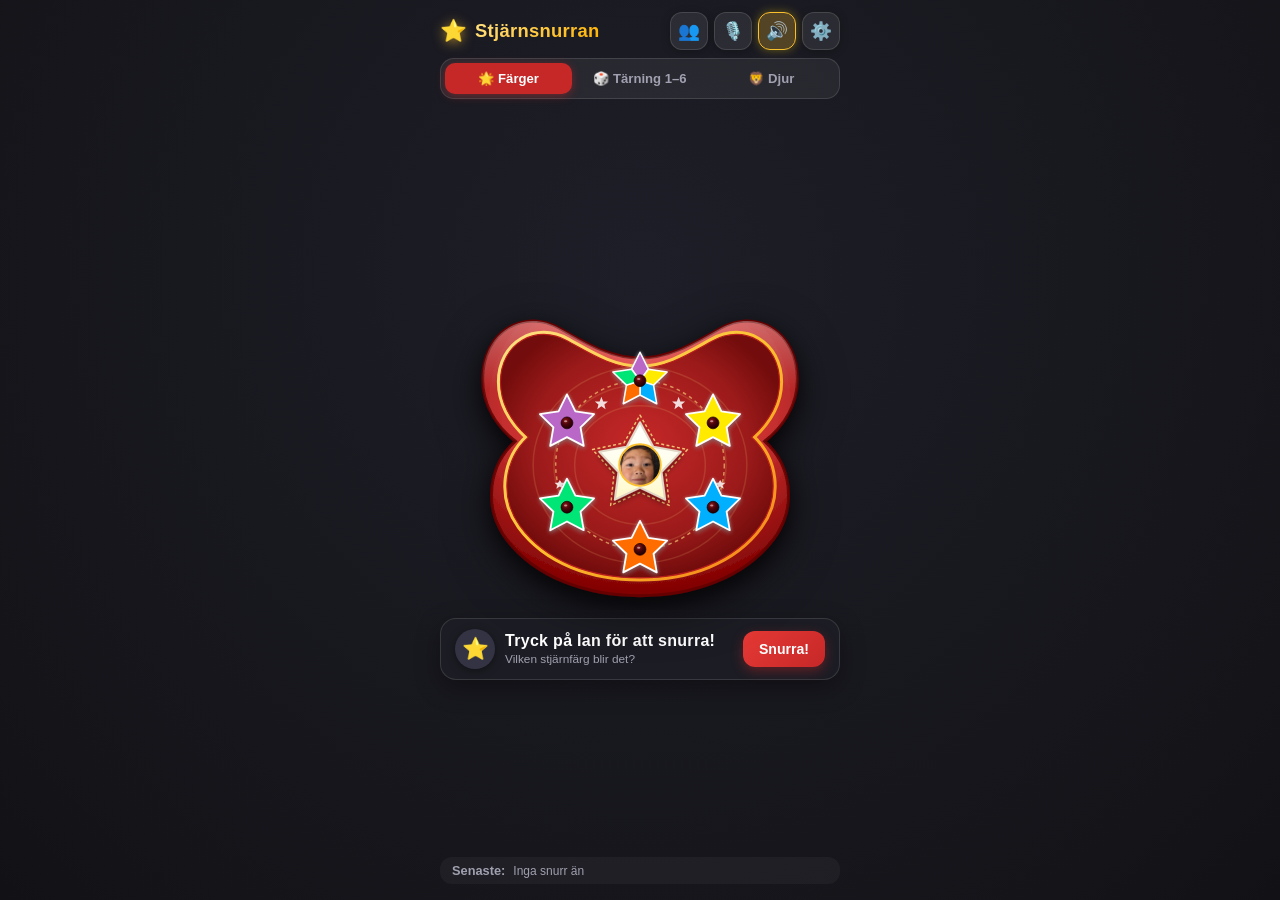
==== commit 60e93505: "UI/UX-lyft (v2.9): Rensa upp header med installningsmodal, rymliga spelarkort och responsiv layout" ====
--- a/android/app/src/main/assets/index.html
+++ b/android/app/src/main/assets/index.html
@@ -15,7 +15,7 @@
   <link rel="icon" type="image/png" sizes="192x192" href="icon-192.png">
   <link rel="apple-touch-icon" href="icon-192.png">
   
-  <link rel="stylesheet" href="style.css?v=14">
+  <link rel="stylesheet" href="style.css?v=19">
 </head>
 <body>
 
@@ -28,11 +28,8 @@
     <div class="header-controls">
       <button id="btn-toggle-players" class="icon-btn" title="Spelarläge (Vems tur är det?)" aria-label="Spelarläge">👥</button>
       <button id="btn-voice-studio" class="icon-btn" title="Spela in egna röster / ljud" aria-label="Röststudio">🎙️</button>
-      <button id="btn-shake" class="icon-btn active" title="Skaka telefonen för att snurra: På/Av" aria-label="Skaka">📳</button>
       <button id="btn-sound" class="icon-btn active" title="Ljud På/Av" aria-label="Ljud På/Av">🔊</button>
-      <button id="btn-force-refresh" class="icon-btn" title="Hämta senaste versionen / Rensa cache" aria-label="Uppdatera">🔄</button>
-      <button id="btn-fullscreen" class="icon-btn" title="Helskärm" aria-label="Helskärm">⛶</button>
-      <button id="btn-qr" class="icon-btn" title="Dela / Öppna på mobil" aria-label="Öppna på mobil">📱</button>
+      <button id="btn-settings" class="icon-btn" title="Inställningar & verktyg" aria-label="Inställningar">⚙️</button>
     </div>
   </header>
 
@@ -47,9 +44,12 @@
   <div class="player-turn-banner" id="player-banner" style="display: none;">
     <div class="player-info">
       <span class="player-avatar" id="current-player-avatar">👦</span>
-      <span class="player-text" id="current-player-text">Ians tur att snurra!</span>
-    </div>
-    <button class="btn-player-settings" id="btn-open-player-settings">Hantera spelare ⚙️</button>
+      <div class="player-turn-text-group">
+        <span class="player-text" id="current-player-text">Ians tur att snurra!</span>
+        <span class="player-turn-sub">Tryck i mitten för att snurra ⭐</span>
+      </div>
+    </div>
+    <button class="btn-player-settings" id="btn-open-player-settings" type="button">Hantera ⚙️</button>
   </div>
 
   <!-- Install PWA Banner (shown if installable on Android) -->
@@ -667,6 +667,9 @@
             <!-- Golden ring frame around Ian's picture -->
             <circle id="ian-ring" cx="0" cy="0" r="35" fill="none" stroke="#FBC02D" stroke-width="3"/>
           </g>
+
+          <!-- Large transparent hit target for rock-solid clicks and taps -->
+          <circle class="center-hit-area" cx="320" cy="315" r="75" fill="rgba(0,0,0,0)" pointer-events="all" style="cursor: pointer; outline: none;"/>
         </g>
       </svg>
     </div>
@@ -695,6 +698,83 @@
   </footer>
 
   <!-- Modals -->
+
+  <!-- 0. Settings Modal (Inställningar & Fler verktyg) -->
+  <div class="modal-overlay" id="modal-settings">
+    <div class="modal-card modal-settings-card">
+      <button class="modal-close" id="btn-close-settings">&times;</button>
+      <h2>⚙️ Inställningar & Mer</h2>
+      <p style="font-size: 0.82rem; color: var(--text-dim); margin-bottom: 14px;">
+        Anpassa funktioner och hantera appen
+      </p>
+
+      <div class="settings-list">
+        <!-- Skaka telefonen -->
+        <div class="settings-item">
+          <div class="settings-item-info">
+            <span class="settings-item-icon">📳</span>
+            <div class="settings-item-texts">
+              <div class="settings-item-title">Skaka för att snurra</div>
+              <div class="settings-item-desc">Skaka telefonen kraftigt för att starta snurran</div>
+            </div>
+          </div>
+          <button id="btn-shake" class="btn-settings-toggle active" type="button" aria-label="Skaka på/av">På</button>
+        </div>
+
+        <!-- Ljudeffekter -->
+        <div class="settings-item">
+          <div class="settings-item-info">
+            <span class="settings-item-icon" id="settings-sound-icon">🔊</span>
+            <div class="settings-item-texts">
+              <div class="settings-item-title">Ljudeffekter & röster</div>
+              <div class="settings-item-desc">Spela upp melodier, ljudeffekter och inspelade röster</div>
+            </div>
+          </div>
+          <button id="btn-settings-sound-toggle" class="btn-settings-toggle active" type="button" aria-label="Ljud på/av">På</button>
+        </div>
+
+        <!-- Helskärm -->
+        <div class="settings-item">
+          <div class="settings-item-info">
+            <span class="settings-item-icon">⛶</span>
+            <div class="settings-item-texts">
+              <div class="settings-item-title">Helskärmsläge</div>
+              <div class="settings-item-desc">Dölj webbläsarens menyer för full appkänsla</div>
+            </div>
+          </div>
+          <button id="btn-fullscreen" class="btn-settings-action" type="button">Helskärm</button>
+        </div>
+
+        <!-- Öppna på mobil / QR -->
+        <div class="settings-item">
+          <div class="settings-item-info">
+            <span class="settings-item-icon">📱</span>
+            <div class="settings-item-texts">
+              <div class="settings-item-title">Dela / Öppna på mobil</div>
+              <div class="settings-item-desc">Öppna med QR-kod på en annan telefon eller surfplatta</div>
+            </div>
+          </div>
+          <button id="btn-qr" class="btn-settings-action" type="button">Visa QR</button>
+        </div>
+
+        <!-- Uppdatera & Rensa Cache -->
+        <div class="settings-item">
+          <div class="settings-item-info">
+            <span class="settings-item-icon">🔄</span>
+            <div class="settings-item-texts">
+              <div class="settings-item-title">Hämta senaste versionen</div>
+              <div class="settings-item-desc">Rensa sparad cache och ladda in nyaste funktionerna</div>
+            </div>
+          </div>
+          <button id="btn-force-refresh" class="btn-settings-action btn-settings-refresh" type="button">Uppdatera</button>
+        </div>
+      </div>
+
+      <div class="settings-footer">
+        <div class="app-version-badge">Stjärnsnurran v2.9 • Skapad för Ian och familjen ❤️</div>
+      </div>
+    </div>
+  </div>
 
   <!-- 1. Voice Studio Modal (Spela in egna röster) -->
   <div class="modal-overlay" id="modal-voice">
@@ -727,8 +807,13 @@
         <!-- Dynamically rendered rows for each player -->
       </div>
 
-      <div id="voice-mode-header" style="font-size: 0.85rem; font-weight: 700; text-align: left; margin: 14px 0 4px 0; color: #FFE082;">
+      <div id="voice-mode-header" style="font-size: 0.85rem; font-weight: 700; text-align: left; margin: 14px 0 6px 0; color: #FFE082;">
         ⭐ Spelresultat:
+      </div>
+      <div class="voice-mode-tabs" id="voice-mode-tabs">
+        <button type="button" class="voice-mode-tab active" data-vmode="colors">⭐ Stjärnor & Färger</button>
+        <button type="button" class="voice-mode-tab" data-vmode="dice">🎲 Tärning 1–6</button>
+        <button type="button" class="voice-mode-tab" data-vmode="animals">🐶 Djur</button>
       </div>
       <div id="voice-items-container">
         <!-- Dynamically rendered rows for current mode -->
@@ -745,6 +830,19 @@
         Välj vilka som är med och i vilken ordning ni vill snurra!
       </p>
 
+      <!-- Add new player section (at top so it never gets hidden behind the keyboard when list is long) -->
+      <div class="player-add-section">
+        <div class="player-add-title">➕ Lägg till ny spelare:</div>
+        <div class="player-add-row">
+          <button id="btn-select-new-avatar" class="btn-avatar-picker-trigger" type="button" title="Välj emoji för spelare">
+            <span id="new-player-avatar-preview">👦</span>
+            <span class="avatar-edit-badge">✏️</span>
+          </button>
+          <input type="text" id="input-new-player" class="player-input" placeholder="Nytt namn (t.ex. Ian)" maxlength="16" autocomplete="off" autocapitalize="words">
+          <button id="btn-add-player" class="btn-add-player" type="button">Lägg till</button>
+        </div>
+      </div>
+
       <div class="player-order-controls">
         <button id="btn-shuffle-players" class="btn-order-action" type="button" title="Slumpa startordning med tärning">
           🎲 Slumpa ordning
@@ -752,20 +850,10 @@
         <button id="btn-reset-history" class="btn-order-action" type="button" title="Nollställ alla spelares historik för en ny spelomgång">
           🔄 Nollställ historik
         </button>
-        <span class="player-order-hint">Använd ⬆️ ⬇️ eller klicka på en spelare för att välja startare</span>
       </div>
 
       <div class="player-list" id="player-list-container">
         <!-- Rendered player rows with numbers and reordering buttons -->
-      </div>
-
-      <div class="player-add-row">
-        <button id="btn-select-new-avatar" class="btn-avatar-picker-trigger" type="button" title="Välj emoji för spelare">
-          <span id="new-player-avatar-preview">👦</span>
-          <span class="avatar-edit-badge">✏️</span>
-        </button>
-        <input type="text" id="input-new-player" class="player-input" placeholder="Nytt namn (t.ex. Ian)" maxlength="16">
-        <button id="btn-add-player" class="btn-add-player">Lägg till</button>
       </div>
 
       <div class="player-modal-actions">
@@ -777,7 +865,7 @@
         </button>
       </div>
       <div class="app-version-badge" style="text-align: center; font-size: 0.72rem; color: #888899; margin-top: 14px;">
-        Stjärnsnurran v2.4 • Spelarröster & Synk
+        Stjärnsnurran v2.9 • Skapad för Ian och familjen ❤️
       </div>
       <div style="text-align: center; margin-top: 6px;">
         <button id="btn-modal-refresh" type="button" style="background: rgba(255,255,255,0.06); border: 1px solid rgba(255,255,255,0.18); color: #B0B0C0; font-size: 0.72rem; border-radius: 6px; padding: 4px 10px; cursor: pointer;">
@@ -791,10 +879,15 @@
   <div class="modal-overlay" id="modal-emoji-picker">
     <div class="modal-card modal-emoji-card">
       <button class="modal-close" id="btn-close-emoji">&times;</button>
-      <h2>🎭 Välj din avatar</h2>
-      <p id="emoji-picker-subtitle" style="font-size: 0.85rem; color: var(--text-dim); margin-bottom: 12px;">
+      <h2>🎭 Välj profilbild</h2>
+      <p id="emoji-picker-subtitle" style="font-size: 0.85rem; color: var(--text-dim); margin-bottom: 8px;">
         Välj en emoji för spelaren:
       </p>
+
+      <!-- Category Filter Pills -->
+      <div class="emoji-category-pills" id="emoji-category-pills">
+        <!-- Rendered category pills -->
+      </div>
 
       <div class="emoji-grid" id="emoji-grid">
         <!-- Rendered emojis -->
@@ -816,13 +909,13 @@
 
   <!-- Cache Version Auto-Check -->
   <script>
-    const APP_VERSION = 'v2.4';
+    const APP_VERSION = 'v2.9';
     if (localStorage.getItem('stjarnsnurran_installed_ver') !== APP_VERSION) {
       localStorage.setItem('stjarnsnurran_installed_ver', APP_VERSION);
       if ('caches' in window) {
         caches.keys().then(keys => {
           keys.forEach(k => {
-            if (k !== 'stjarnsnurran-v14') caches.delete(k);
+            if (k !== 'stjarnsnurran-v19') caches.delete(k);
           });
         });
       }
@@ -830,15 +923,15 @@
   </script>
 
   <!-- Scripts -->
-  <script src="confetti.js?v=14"></script>
-  <script src="audio.js?v=14"></script>
-  <script src="app.js?v=14"></script>
+  <script src="confetti.js?v=19"></script>
+  <script src="audio.js?v=19"></script>
+  <script src="app.js?v=19"></script>
 
   <!-- Service Worker Registration with Aggressive Auto-Update -->
   <script>
     if ('serviceWorker' in navigator) {
       window.addEventListener('load', () => {
-        navigator.serviceWorker.register('sw.js?v=14').then((reg) => {
+        navigator.serviceWorker.register('sw.js?v=19').then((reg) => {
           // Immediately check for SW script changes
           reg.update();
 
--- a/android/app/src/main/assets/style.css
+++ b/android/app/src/main/assets/style.css
@@ -43,29 +43,29 @@
 /* Top App Header */
 .app-header {
   width: 100%;
-  max-width: 380px;
+  max-width: 400px;
   display: flex;
   align-items: center;
   justify-content: space-between;
-  padding: 4px 0 6px 0;
+  padding: 4px 0 8px 0;
   min-width: 0;
 }
 
 .brand {
   display: flex;
   align-items: center;
-  gap: 6px;
+  gap: 8px;
   min-width: 0;
 }
 
 .brand-icon {
-  font-size: 1.25rem;
-  filter: drop-shadow(0 2px 4px rgba(251, 192, 45, 0.5));
+  font-size: 1.35rem;
+  filter: drop-shadow(0 2px 6px rgba(251, 192, 45, 0.6));
   flex-shrink: 0;
 }
 
 .brand h1 {
-  font-size: 1.05rem;
+  font-size: 1.15rem;
   font-weight: 800;
   letter-spacing: 0.3px;
   background: linear-gradient(135deg, #FFE082, #FFB300);
@@ -78,7 +78,8 @@
 
 .header-controls {
   display: flex;
-  gap: 4px;
+  align-items: center;
+  gap: 6px;
   flex-shrink: 0;
 }
 
@@ -86,20 +87,21 @@
   background: rgba(255, 255, 255, 0.08);
   border: 1px solid var(--panel-border);
   color: #FFFFFF;
-  width: 32px;
-  height: 32px;
-  border-radius: 50%;
+  width: 38px;
+  height: 38px;
+  border-radius: 12px;
   display: flex;
   align-items: center;
   justify-content: center;
-  font-size: 0.95rem;
+  font-size: 1.1rem;
   cursor: pointer;
   transition: all 0.2s cubic-bezier(0.4, 0, 0.2, 1);
-  box-shadow: 0 2px 6px rgba(0, 0, 0, 0.2);
+  box-shadow: 0 2px 8px rgba(0, 0, 0, 0.25);
+  flex-shrink: 0;
 }
 
 .icon-btn:hover {
-  background: rgba(255, 255, 255, 0.16);
+  background: rgba(255, 255, 255, 0.18);
   transform: translateY(-1px);
 }
 
@@ -111,19 +113,20 @@
   background: rgba(251, 192, 45, 0.25);
   border-color: #FBC02D;
   color: #FFE082;
+  box-shadow: 0 0 10px rgba(255, 214, 0, 0.35);
 }
 
 /* Mode Switcher Bar */
 .mode-bar {
   width: 100%;
-  max-width: 380px;
+  max-width: 400px;
   display: flex;
   background: rgba(255, 255, 255, 0.06);
   border: 1px solid var(--panel-border);
-  border-radius: 12px;
-  padding: 3px;
-  gap: 3px;
-  margin-bottom: 6px;
+  border-radius: 14px;
+  padding: 4px;
+  gap: 4px;
+  margin-bottom: 8px;
 }
 
 .mode-pill {
@@ -131,82 +134,111 @@
   background: none;
   border: none;
   color: var(--text-dim);
-  font-weight: 600;
-  font-size: 0.8rem;
-  padding: 6px 4px;
-  border-radius: 9px;
+  font-weight: 700;
+  font-size: 0.82rem;
+  padding: 8px 6px;
+  border-radius: 10px;
   cursor: pointer;
   transition: all 0.2s ease;
   display: flex;
   align-items: center;
   justify-content: center;
-  gap: 4px;
+  gap: 5px;
+  white-space: nowrap;
 }
 
 .mode-pill.active {
   background: #C62828;
   color: #FFFFFF;
-  font-weight: 700;
-  box-shadow: 0 2px 8px rgba(198, 40, 40, 0.4);
+  font-weight: 800;
+  box-shadow: 0 2px 10px rgba(198, 40, 40, 0.45);
 }
 
 /* Player Turn Banner */
 .player-turn-banner {
   width: 100%;
-  max-width: 380px;
-  background: linear-gradient(135deg, rgba(255, 214, 0, 0.18), rgba(255, 109, 0, 0.18));
+  max-width: 400px;
+  background: linear-gradient(135deg, rgba(255, 214, 0, 0.18), rgba(255, 109, 0, 0.14));
   border: 1.5px solid var(--player-color, #FFD600);
-  border-radius: 14px;
-  padding: 6px 12px;
+  border-radius: 16px;
+  padding: 8px 14px;
   display: flex;
   align-items: center;
   justify-content: space-between;
-  margin-bottom: 6px;
-  box-shadow: 0 4px 12px rgba(0, 0, 0, 0.25);
+  margin-bottom: 8px;
+  box-shadow: 0 4px 14px rgba(0, 0, 0, 0.3);
   animation: playerGlow 2s infinite alternate;
+  gap: 8px;
 }
 
 @keyframes playerGlow {
   0% { box-shadow: 0 0 6px rgba(255, 214, 0, 0.2); }
-  100% { box-shadow: 0 0 14px rgba(255, 214, 0, 0.5); }
+  100% { box-shadow: 0 0 14px rgba(255, 214, 0, 0.45); }
 }
 
 .player-info {
   display: flex;
   align-items: center;
-  gap: 8px;
+  gap: 10px;
+  min-width: 0;
+  flex: 1 1 auto;
 }
 
 .player-avatar {
-  font-size: 1.35rem;
-  filter: drop-shadow(0 2px 4px rgba(0,0,0,0.4));
+  font-size: 1.5rem;
+  filter: drop-shadow(0 2px 6px rgba(0,0,0,0.5));
   line-height: 1;
   display: inline-flex;
   align-items: center;
   justify-content: center;
+  flex-shrink: 0;
+}
+
+.player-turn-text-group {
+  display: flex;
+  flex-direction: column;
+  min-width: 0;
+  text-align: left;
 }
 
 .player-text {
-  font-size: 0.85rem;
-  font-weight: 700;
+  font-size: 0.95rem;
+  font-weight: 800;
   color: #FFE082;
+  white-space: nowrap;
+  overflow: hidden;
+  text-overflow: ellipsis;
+}
+
+.player-turn-sub {
+  font-size: 0.72rem;
+  color: var(--text-dim);
+  opacity: 0.9;
+  white-space: nowrap;
 }
 
 .btn-player-settings {
   background: rgba(255, 255, 255, 0.12);
-  border: 1px solid rgba(255, 255, 255, 0.2);
+  border: 1px solid rgba(255, 255, 255, 0.22);
   color: #FFFFFF;
-  border-radius: 8px;
-  padding: 3px 8px;
-  font-size: 0.75rem;
-  cursor: pointer;
-  font-weight: 600;
+  border-radius: 10px;
+  padding: 6px 10px;
+  font-size: 0.78rem;
+  cursor: pointer;
+  font-weight: 700;
+  flex-shrink: 0;
+  transition: all 0.15s ease;
+}
+
+.btn-player-settings:hover {
+  background: rgba(255, 255, 255, 0.22);
+  border-color: #FFD600;
 }
 
 /* Main Spinner Area */
 .main-stage {
   width: 100%;
-  max-width: 380px;
+  max-width: 400px;
   display: flex;
   flex-direction: column;
   align-items: center;
@@ -218,7 +250,8 @@
 
 .toy-wrapper {
   width: 100%;
-  max-width: 360px;
+  max-width: 380px;
+  max-height: 48vh;
   position: relative;
   display: flex;
   align-items: center;
@@ -229,6 +262,8 @@
 .toy-svg {
   width: 100%;
   height: auto;
+  max-height: 48vh;
+  object-fit: contain;
   display: block;
   filter: drop-shadow(0 10px 20px rgba(0, 0, 0, 0.55));
 }
@@ -247,6 +282,8 @@
 .center-btn,
 #center-button {
   cursor: pointer;
+  pointer-events: auto;
+  touch-action: none;
   transition: transform 0.1s ease-out;
   transform-origin: 320px 315px;
   outline: none !important;
@@ -254,6 +291,8 @@
   -webkit-tap-highlight-color: transparent !important;
   -webkit-tap-highlight-color: rgba(0, 0, 0, 0) !important;
   -webkit-focus-ring-color: transparent !important;
+  user-select: none !important;
+  -webkit-user-select: none !important;
 }
 
 .center-btn:focus,
@@ -268,13 +307,18 @@
   outline-style: none !important;
   -webkit-tap-highlight-color: transparent !important;
   -webkit-tap-highlight-color: rgba(0, 0, 0, 0) !important;
+  -webkit-focus-ring-color: transparent !important;
   box-shadow: none !important;
 }
 
 .center-btn path,
 .center-btn circle,
-.center-btn image {
-  pointer-events: none;
+.center-btn image,
+.center-btn #btn-body,
+.center-btn .center-hit-area,
+.center-btn #ian-avatar {
+  pointer-events: auto;
+  cursor: pointer;
 }
 
 .center-btn:hover #btn-body {
@@ -392,7 +436,7 @@
 /* Result Banner */
 .result-card {
   width: 100%;
-  max-width: 360px;
+  max-width: 400px;
   background: var(--panel-bg);
   border: 1px solid var(--panel-border);
   border-radius: 16px;
@@ -413,24 +457,25 @@
   align-items: center;
   gap: 10px;
   min-width: 0;
+  flex: 1 1 auto;
 }
 
 .result-badge {
-  width: 38px;
-  height: 38px;
+  width: 40px;
+  height: 40px;
   border-radius: 50%;
   background: #333340;
   display: flex;
   align-items: center;
   justify-content: center;
-  font-size: 1.3rem;
+  font-size: 1.35rem;
   box-shadow: 0 2px 8px rgba(0, 0, 0, 0.4);
   transition: all 0.3s cubic-bezier(0.34, 1.56, 0.64, 1);
   flex-shrink: 0;
 }
 
 .result-badge.active-badge {
-  transform: scale(1.15) rotate(10deg);
+  transform: scale(1.12) rotate(8deg);
 }
 
 .result-text {
@@ -440,8 +485,8 @@
 }
 
 .result-title {
-  font-size: 1.05rem;
-  font-weight: 700;
+  font-size: 1rem;
+  font-weight: 800;
   letter-spacing: 0.3px;
   transition: color 0.3s ease;
   white-space: nowrap;
@@ -450,7 +495,7 @@
 }
 
 .result-sub {
-  font-size: 0.75rem;
+  font-size: 0.74rem;
   color: var(--text-dim);
   margin-top: 2px;
   white-space: nowrap;
@@ -462,8 +507,8 @@
   background: linear-gradient(135deg, #E53935, #C62828);
   border: none;
   color: #FFFFFF;
-  font-weight: 700;
-  font-size: 0.9rem;
+  font-weight: 800;
+  font-size: 0.88rem;
   padding: 10px 16px;
   border-radius: 12px;
   cursor: pointer;
@@ -486,7 +531,7 @@
 /* History and Footer */
 .app-footer {
   width: 100%;
-  max-width: 360px;
+  max-width: 400px;
   display: flex;
   flex-direction: column;
   gap: 6px;
@@ -644,15 +689,15 @@
 .modal-card {
   background: var(--panel-bg);
   border: 1px solid var(--panel-border);
-  border-radius: 20px;
-  max-width: 380px;
+  border-radius: 22px;
+  max-width: 400px;
   width: 100%;
   max-height: 88vh;
   overflow-y: auto;
   overflow-x: hidden;
   padding: 18px 14px;
   box-sizing: border-box;
-  box-shadow: 0 16px 40px rgba(0, 0, 0, 0.6);
+  box-shadow: 0 16px 40px rgba(0, 0, 0, 0.65);
   position: relative;
   text-align: center;
   transform: translateY(20px);
@@ -672,11 +717,129 @@
   color: var(--text-dim);
   font-size: 1.5rem;
   cursor: pointer;
+  width: 32px;
+  height: 32px;
+  display: flex;
+  align-items: center;
+  justify-content: center;
+  border-radius: 50%;
+  transition: all 0.15s ease;
+}
+
+.modal-close:hover {
+  background: rgba(255, 255, 255, 0.12);
+  color: #FFFFFF;
 }
 
 .modal-card h2 {
-  font-size: 1.2rem;
-  margin-bottom: 8px;
+  font-size: 1.22rem;
+  margin-bottom: 6px;
+  font-weight: 800;
+  letter-spacing: 0.2px;
+}
+
+/* Settings Modal */
+.modal-settings-card {
+  max-width: 400px;
+}
+
+.settings-list {
+  display: flex;
+  flex-direction: column;
+  gap: 8px;
+  text-align: left;
+  margin: 10px 0 14px 0;
+}
+
+.settings-item {
+  display: flex;
+  align-items: center;
+  justify-content: space-between;
+  gap: 12px;
+  background: rgba(255, 255, 255, 0.05);
+  border: 1px solid rgba(255, 255, 255, 0.09);
+  padding: 10px 12px;
+  border-radius: 14px;
+  transition: background 0.15s ease;
+}
+
+.settings-item:hover {
+  background: rgba(255, 255, 255, 0.08);
+}
+
+.settings-item-info {
+  display: flex;
+  align-items: center;
+  gap: 10px;
+  min-width: 0;
+  flex: 1 1 auto;
+}
+
+.settings-item-icon {
+  font-size: 1.35rem;
+  flex-shrink: 0;
+}
+
+.settings-item-texts {
+  display: flex;
+  flex-direction: column;
+  min-width: 0;
+}
+
+.settings-item-title {
+  font-size: 0.92rem;
+  font-weight: 700;
+  color: #FFFFFF;
+}
+
+.settings-item-desc {
+  font-size: 0.72rem;
+  color: var(--text-dim);
+  line-height: 1.25;
+}
+
+.btn-settings-toggle {
+  background: rgba(255, 255, 255, 0.1);
+  border: 1px solid rgba(255, 255, 255, 0.2);
+  color: var(--text-dim);
+  font-size: 0.82rem;
+  font-weight: 700;
+  padding: 6px 14px;
+  border-radius: 10px;
+  cursor: pointer;
+  transition: all 0.2s ease;
+  flex-shrink: 0;
+}
+
+.btn-settings-toggle.active {
+  background: linear-gradient(135deg, #00E676, #00C853);
+  color: #121216;
+  border-color: #00E676;
+  box-shadow: 0 0 10px rgba(0, 230, 118, 0.35);
+}
+
+.btn-settings-action {
+  background: rgba(255, 255, 255, 0.1);
+  border: 1px solid rgba(255, 255, 255, 0.2);
+  color: #FFFFFF;
+  font-size: 0.8rem;
+  font-weight: 700;
+  padding: 6px 12px;
+  border-radius: 10px;
+  cursor: pointer;
+  transition: all 0.15s ease;
+  white-space: nowrap;
+  flex-shrink: 0;
+}
+
+.btn-settings-action:hover {
+  background: rgba(255, 255, 255, 0.2);
+  border-color: #FFD600;
+}
+
+.btn-settings-refresh:hover {
+  background: rgba(33, 150, 243, 0.25);
+  border-color: #2196F3;
 }
 
 /* Voice Studio Record Rows */
@@ -686,40 +849,54 @@
   justify-content: space-between;
   background: rgba(255, 255, 255, 0.05);
   border: 1px solid rgba(255, 255, 255, 0.08);
-  border-radius: 12px;
+  border-radius: 14px;
   padding: 8px 12px;
-  margin-bottom: 6px;
+  margin-bottom: 7px;
+  gap: 8px;
 }
 
 .record-row-info {
   display: flex;
   align-items: center;
-  gap: 8px;
+  gap: 10px;
   font-size: 0.85rem;
   font-weight: 600;
+  min-width: 0;
+  flex: 1 1 auto;
 }
 
 .record-row-btns {
   display: flex;
-  gap: 6px;
+  align-items: center;
+  gap: 5px;
+  flex-shrink: 0;
 }
 
 .btn-record {
   background: #C62828;
   color: white;
   border: none;
-  border-radius: 8px;
-  padding: 5px 10px;
-  font-size: 0.75rem;
+  border-radius: 9px;
+  padding: 6px 10px;
+  font-size: 0.78rem;
   font-weight: 700;
   cursor: pointer;
-  display: flex;
+  display: inline-flex;
   align-items: center;
   gap: 4px;
+  white-space: nowrap;
+  transition: all 0.15s ease;
+}
+
+.btn-record.has-recording {
+  background: rgba(76, 175, 80, 0.25);
+  border: 1px solid #4CAF50;
+  color: #A5D6A7;
 }
 
 .btn-record.recording {
-  background: #FF1744;
+  background: #FF1744 !important;
+  color: white !important;
   animation: recPulse 0.6s infinite alternate;
 }
 
@@ -728,63 +905,230 @@
   to { transform: scale(1.08); }
 }
 
-.btn-play-rec {
-  background: rgba(255, 255, 255, 0.15);
+.btn-play-rec,
+.btn-del-rec {
+  background: rgba(255, 255, 255, 0.1);
+  border: 1px solid rgba(255, 255, 255, 0.16);
   color: white;
-  border: none;
-  border-radius: 8px;
-  padding: 5px 8px;
-  font-size: 0.75rem;
-  cursor: pointer;
+  border-radius: 9px;
+  width: 32px;
+  height: 32px;
+  display: inline-flex;
+  align-items: center;
+  justify-content: center;
+  font-size: 0.85rem;
+  cursor: pointer;
+  transition: all 0.15s ease;
+}
+
+.btn-play-rec:hover {
+  background: rgba(0, 230, 118, 0.25);
+  border-color: #00E676;
 }
 
 .btn-del-rec {
+  color: #FF5252;
+}
+
+.btn-del-rec:hover {
+  background: rgba(255, 23, 68, 0.25);
+  border-color: #FF1744;
+}
+
+/* Voice Studio Enhancements & Star Color Indicators */
+.voice-color-badge {
+  width: 36px;
+  height: 36px;
+  border-radius: 50%;
+  display: flex;
+  align-items: center;
+  justify-content: center;
+  border: 2px solid rgba(255, 255, 255, 0.45);
+  flex-shrink: 0;
+  box-shadow: 0 2px 8px rgba(0, 0, 0, 0.35);
+}
+
+.voice-item-text {
+  display: flex;
+  flex-direction: column;
+  align-items: flex-start;
+  text-align: left;
+  min-width: 0;
+  gap: 2px;
+}
+
+.voice-item-title {
+  font-size: 0.92rem;
+  font-weight: 800;
+  letter-spacing: 0.2px;
+  line-height: 1.2;
+}
+
+.voice-item-meta {
+  display: flex;
+  align-items: center;
+  gap: 5px;
+  flex-wrap: wrap;
+}
+
+.voice-pos-tag {
+  display: inline-flex;
+  align-items: center;
+  gap: 2px;
+  background: rgba(255, 255, 255, 0.12);
+  border: 1px solid rgba(255, 255, 255, 0.2);
+  color: #FFE082;
+  font-size: 0.68rem;
+  font-weight: 700;
+  padding: 1px 6px;
+  border-radius: 6px;
+  white-space: nowrap;
+}
+
+.voice-sub-desc {
+  font-size: 0.72rem;
+  color: var(--text-dim);
+  opacity: 0.85;
+}
+
+/* Mode selector pills inside Voice Studio */
+.voice-mode-tabs {
+  display: flex;
+  gap: 6px;
+  margin-bottom: 8px;
+  overflow-x: auto;
+  padding-bottom: 4px;
+  -webkit-overflow-scrolling: touch;
+  scrollbar-width: none;
+}
+
+.voice-mode-tabs::-webkit-scrollbar {
+  display: none;
+}
+
+.voice-mode-tab {
   background: rgba(255, 255, 255, 0.08);
-  color: #FF5252;
-  border: none;
-  border-radius: 8px;
-  padding: 5px 8px;
-  font-size: 0.75rem;
-  cursor: pointer;
-}
-
-/* Player Management List */
+  border: 1px solid rgba(255, 255, 255, 0.16);
+  color: #DDDDDD;
+  border-radius: 10px;
+  padding: 5px 10px;
+  font-size: 0.78rem;
+  font-weight: 700;
+  cursor: pointer;
+  white-space: nowrap;
+  transition: all 0.15s ease;
+  user-select: none;
+  flex-shrink: 0;
+}
+
+.voice-mode-tab:hover {
+  background: rgba(255, 255, 255, 0.18);
+  border-color: #FFD600;
+}
+
+.voice-mode-tab.active {
+  background: #FFD600;
+  color: #121216;
+  border-color: #FFD600;
+  box-shadow: 0 0 8px rgba(255, 214, 0, 0.5);
+}
+
+/* Player Management List & 2-Tier Player Cards */
 .player-list {
+  display: flex;
+  flex-direction: column;
+  gap: 10px;
+  margin: 8px 0 12px 0;
+  text-align: left;
+  max-height: min(42vh, 320px);
+  overflow-y: auto;
+  overflow-x: hidden;
+  -webkit-overflow-scrolling: touch;
+  padding-right: 4px;
+}
+
+.player-list::-webkit-scrollbar {
+  width: 5px;
+}
+
+.player-list::-webkit-scrollbar-track {
+  background: rgba(255, 255, 255, 0.05);
+  border-radius: 4px;
+}
+
+.player-list::-webkit-scrollbar-thumb {
+  background: rgba(255, 214, 0, 0.35);
+  border-radius: 4px;
+}
+
+/* 2-Tier Player Card */
+.player-card {
   display: flex;
   flex-direction: column;
   gap: 8px;
-  margin: 12px 0;
-  text-align: left;
-}
-
-.player-item {
+  background: rgba(255, 255, 255, 0.05);
+  border: 1px solid rgba(255, 255, 255, 0.11);
+  border-radius: 14px;
+  padding: 10px 12px;
+  transition: all 0.2s ease;
+}
+
+.player-card.is-start-player {
+  background: linear-gradient(135deg, rgba(255, 214, 0, 0.12), rgba(255, 109, 0, 0.08));
+  border-color: rgba(255, 214, 0, 0.45);
+  box-shadow: 0 0 12px rgba(255, 214, 0, 0.15);
+}
+
+.player-card-header {
   display: flex;
   align-items: center;
   justify-content: space-between;
-  background: rgba(255, 255, 255, 0.06);
-  border: 1px solid rgba(255, 255, 255, 0.1);
-  padding: 8px 12px;
-  border-radius: 12px;
-  transition: background 0.2s ease;
+  gap: 8px;
+  width: 100%;
+}
+
+.player-identity {
+  display: flex;
+  align-items: center;
+  gap: 8px;
+  min-width: 0;
+  flex: 1 1 auto;
+}
+
+.player-order-badge {
+  background: rgba(255, 255, 255, 0.14);
+  border-radius: 8px;
+  padding: 2px 7px;
+  font-size: 0.78rem;
+  font-weight: 800;
+  color: #FFE082;
+  flex-shrink: 0;
+}
+
+.player-card.is-start-player .player-order-badge {
+  background: #FFD600;
+  color: #121216;
+  box-shadow: 0 0 8px rgba(255, 214, 0, 0.5);
 }
 
 .btn-player-avatar {
   background: rgba(255, 255, 255, 0.12);
   border: 1.5px solid rgba(255, 255, 255, 0.25);
   border-radius: 12px;
-  padding: 4px 8px;
-  cursor: pointer;
-  display: flex;
-  align-items: center;
-  gap: 4px;
+  padding: 4px 7px;
+  cursor: pointer;
+  display: flex;
+  align-items: center;
+  gap: 3px;
   position: relative;
   transition: all 0.15s ease;
+  flex-shrink: 0;
 }
 
 .btn-player-avatar:hover {
   background: rgba(255, 255, 255, 0.25);
   border-color: #FFD600;
-  transform: scale(1.08);
+  transform: scale(1.06);
 }
 
 .player-avatar-icon {
@@ -796,185 +1140,107 @@
   opacity: 0.8;
 }
 
-/* Player Order Controls & Quick Actions */
-.player-order-controls {
-  display: flex;
-  align-items: center;
-  justify-content: flex-start;
-  margin: 6px 0 10px 0;
-  gap: 8px;
-  flex-wrap: wrap;
-}
-
-.player-list-last-roll {
+.player-name-col {
+  display: flex;
+  flex-direction: column;
+  min-width: 0;
+}
+
+.player-name-row {
+  display: flex;
+  align-items: center;
+  gap: 6px;
+}
+
+.player-name {
+  font-size: 0.98rem;
+  font-weight: 800;
+  color: #FFFFFF;
+  white-space: nowrap;
+  overflow: hidden;
+  text-overflow: ellipsis;
+}
+
+.tag-start-player {
+  font-size: 0.72rem;
+  color: #FFD600;
+  font-weight: 800;
+  white-space: nowrap;
+}
+
+.player-card-last-roll {
   display: inline-block;
   font-size: 0.72rem;
   color: #FFE082;
   background: rgba(255, 214, 0, 0.12);
   padding: 1px 6px;
   border-radius: 6px;
-  margin-left: 6px;
-}
-
-.btn-order-action {
-  background: linear-gradient(135deg, rgba(255, 214, 0, 0.25), rgba(255, 109, 0, 0.25));
-  border: 1px solid #FFD600;
+  width: fit-content;
+  margin-top: 2px;
+  white-space: nowrap;
+}
+
+.btn-make-starter {
+  background: rgba(255, 255, 255, 0.08);
+  border: 1px solid rgba(255, 214, 0, 0.35);
   color: #FFE082;
+  font-size: 0.75rem;
   font-weight: 700;
+  padding: 5px 9px;
   border-radius: 9px;
-  padding: 6px 12px;
-  font-size: 0.8rem;
-  cursor: pointer;
-  display: flex;
-  align-items: center;
-  gap: 4px;
+  cursor: pointer;
+  white-space: nowrap;
+  flex-shrink: 0;
   transition: all 0.15s ease;
-  white-space: nowrap;
-}
-
-.btn-order-action:hover {
-  background: rgba(255, 214, 0, 0.4);
-  transform: translateY(-1px);
-}
-
-.player-order-hint {
+}
+
+.btn-make-starter:hover {
+  background: rgba(255, 214, 0, 0.25);
+  border-color: #FFD600;
+}
+
+.tag-start-player-pill {
+  background: linear-gradient(135deg, #FFD600, #FFAB00);
+  color: #121216;
   font-size: 0.72rem;
-  color: var(--text-dim);
-  text-align: right;
-  line-height: 1.2;
-}
-
-.player-order-num {
-  width: 24px;
-  height: 24px;
-  background: rgba(255, 255, 255, 0.15);
-  border-radius: 50%;
-  display: flex;
-  align-items: center;
-  justify-content: center;
-  font-size: 0.75rem;
   font-weight: 800;
-  color: #FFFFFF;
-  flex-shrink: 0;
-}
-
-.player-item.is-start-player {
-  background: rgba(255, 214, 0, 0.12);
-  border-color: rgba(255, 214, 0, 0.4);
-}
-
-.player-item.is-start-player .player-order-num {
-  background: #FFD600;
-  color: #121216;
-  box-shadow: 0 0 8px rgba(255, 214, 0, 0.6);
-}
-
-.player-details {
-  flex: 1;
-  display: flex;
-  flex-direction: column;
-  cursor: pointer;
-  padding: 2px 6px;
-  border-radius: 8px;
-  transition: background 0.15s ease;
-  min-width: 0;
-}
-
-.player-details:hover {
-  background: rgba(255, 255, 255, 0.08);
-}
-
-.player-name {
-  font-weight: 700;
-  font-size: 0.95rem;
-  color: #FFFFFF;
-  white-space: nowrap;
-  overflow: hidden;
-  text-overflow: ellipsis;
-}
-
-.tag-start-player {
-  font-size: 0.7rem;
-  color: #FFE082;
-  font-weight: 800;
-}
-
-.tag-set-starter {
-  font-size: 0.68rem;
-  color: var(--text-dim);
-  opacity: 0.7;
-}
-
-.player-reorder-btns {
-  display: flex;
-  align-items: center;
-  gap: 4px;
-}
-
-.btn-move-player {
-  background: rgba(255, 255, 255, 0.1);
-  border: 1px solid rgba(255, 255, 255, 0.15);
-  color: white;
-  border-radius: 6px;
-  width: 28px;
-  height: 28px;
-  display: flex;
-  align-items: center;
-  justify-content: center;
-  font-size: 0.75rem;
-  cursor: pointer;
-  transition: all 0.15s ease;
-}
-
-.btn-move-player:hover:not(:disabled) {
-  background: rgba(255, 255, 255, 0.25);
-  transform: translateY(-1px);
-}
-
-.btn-move-player:disabled {
-  opacity: 0.3;
-  cursor: not-allowed;
-}
-
-.btn-del-player {
-  background: rgba(255, 255, 255, 0.08);
-  border: none;
-  border-radius: 6px;
-  width: 28px;
-  height: 28px;
-  display: flex;
-  align-items: center;
-  justify-content: center;
-  font-size: 0.8rem;
-  color: #FF5252;
-  cursor: pointer;
-  transition: all 0.15s ease;
-}
-
-.btn-del-player:hover {
-  background: rgba(244, 67, 54, 0.3);
-}
-
-/* Player Voice Actions */
-.player-voice-actions {
-  display: flex;
-  align-items: center;
-  gap: 4px;
+  padding: 4px 9px;
+  border-radius: 9px;
+  white-space: nowrap;
+  flex-shrink: 0;
+  box-shadow: 0 0 8px rgba(255, 214, 0, 0.4);
+}
+
+.player-card-actions {
+  display: flex;
+  align-items: center;
+  justify-content: space-between;
+  gap: 8px;
+  padding-top: 6px;
+  border-top: 1px solid rgba(255, 255, 255, 0.07);
+  width: 100%;
+}
+
+.player-voice-tray {
+  display: flex;
+  align-items: center;
+  gap: 5px;
 }
 
 .btn-player-rec {
   background: rgba(255, 255, 255, 0.08);
-  border: 1px solid rgba(255, 255, 255, 0.2);
+  border: 1px solid rgba(255, 255, 255, 0.18);
   color: #FFFFFF;
   border-radius: 8px;
-  padding: 4px 7px;
-  font-size: 0.82rem;
+  padding: 5px 9px;
+  font-size: 0.78rem;
   font-weight: 700;
   cursor: pointer;
   transition: all 0.15s ease;
   display: flex;
   align-items: center;
-  gap: 2px;
+  gap: 4px;
+  white-space: nowrap;
 }
 
 .btn-player-rec:hover {
@@ -983,7 +1249,7 @@
 }
 
 .btn-player-rec.has-recording {
-  background: rgba(76, 175, 80, 0.25);
+  background: rgba(76, 175, 80, 0.22);
   border-color: #4CAF50;
   color: #A5D6A7;
 }
@@ -1000,8 +1266,12 @@
   background: rgba(255, 255, 255, 0.08);
   border: 1px solid rgba(255, 255, 255, 0.15);
   border-radius: 8px;
-  padding: 4px 6px;
-  font-size: 0.75rem;
+  width: 32px;
+  height: 32px;
+  display: inline-flex;
+  align-items: center;
+  justify-content: center;
+  font-size: 0.82rem;
   cursor: pointer;
   transition: all 0.15s ease;
 }
@@ -1016,9 +1286,88 @@
   border-color: #FF1744;
 }
 
-@keyframes recPulse {
-  0% { transform: scale(1); box-shadow: 0 0 4px #FF1744; }
-  100% { transform: scale(1.08); box-shadow: 0 0 12px #FF1744; }
+.player-order-tray {
+  display: flex;
+  align-items: center;
+  gap: 4px;
+  margin-left: auto;
+}
+
+.btn-move-player {
+  background: rgba(255, 255, 255, 0.09);
+  border: 1px solid rgba(255, 255, 255, 0.16);
+  color: white;
+  border-radius: 8px;
+  width: 32px;
+  height: 32px;
+  display: inline-flex;
+  align-items: center;
+  justify-content: center;
+  font-size: 0.82rem;
+  cursor: pointer;
+  transition: all 0.15s ease;
+}
+
+.btn-move-player:hover:not(:disabled) {
+  background: rgba(255, 255, 255, 0.25);
+  transform: translateY(-1px);
+}
+
+.btn-move-player:disabled {
+  opacity: 0.25;
+  cursor: not-allowed;
+}
+
+.btn-del-player {
+  background: rgba(244, 67, 54, 0.12);
+  border: 1px solid rgba(244, 67, 54, 0.25);
+  border-radius: 8px;
+  width: 32px;
+  height: 32px;
+  display: inline-flex;
+  align-items: center;
+  justify-content: center;
+  font-size: 0.82rem;
+  color: #FF5252;
+  cursor: pointer;
+  transition: all 0.15s ease;
+  margin-left: 2px;
+}
+
+.btn-del-player:hover {
+  background: rgba(244, 67, 54, 0.3);
+  border-color: #FF5252;
+}
+
+/* Player Order Controls (2 equal columns) */
+.player-order-controls {
+  display: grid;
+  grid-template-columns: 1fr 1fr;
+  gap: 8px;
+  margin: 6px 0 10px 0;
+  width: 100%;
+}
+
+.btn-order-action {
+  background: linear-gradient(135deg, rgba(255, 214, 0, 0.2), rgba(255, 109, 0, 0.2));
+  border: 1px solid #FFD600;
+  color: #FFE082;
+  font-weight: 700;
+  border-radius: 10px;
+  padding: 8px 10px;
+  font-size: 0.82rem;
+  cursor: pointer;
+  display: flex;
+  align-items: center;
+  justify-content: center;
+  gap: 5px;
+  transition: all 0.15s ease;
+  white-space: nowrap;
+}
+
+.btn-order-action:hover {
+  background: rgba(255, 214, 0, 0.35);
+  transform: translateY(-1px);
 }
 
 .player-modal-actions {
@@ -1077,11 +1426,30 @@
   font-weight: 700;
 }
 
+.player-add-section {
+  background: rgba(255, 255, 255, 0.05);
+  border: 1px solid rgba(255, 255, 255, 0.12);
+  border-radius: 14px;
+  padding: 10px 12px;
+  margin: 8px 0 12px 0;
+  text-align: left;
+}
+
+.player-add-title {
+  font-size: 0.8rem;
+  font-weight: 700;
+  color: #FFE082;
+  margin-bottom: 7px;
+  display: flex;
+  align-items: center;
+  gap: 5px;
+}
+
 .player-add-row {
   display: flex;
   align-items: center;
   gap: 6px;
-  margin-top: 12px;
+  margin: 0;
   width: 100%;
   box-sizing: border-box;
 }
@@ -1150,20 +1518,75 @@
   transform: scale(0.95);
 }
 
-/* Emoji Picker Grid */
+/* Emoji Picker Grid & Categories */
 .modal-emoji-card {
-  max-width: 360px;
+  max-width: 400px;
+}
+
+.emoji-category-pills {
+  display: flex;
+  gap: 5px;
+  overflow-x: auto;
+  padding: 2px 2px 8px 2px;
+  margin-bottom: 8px;
+  -webkit-overflow-scrolling: touch;
+  scrollbar-width: none;
+}
+
+.emoji-category-pills::-webkit-scrollbar {
+  display: none;
+}
+
+.emoji-cat-pill {
+  background: rgba(255, 255, 255, 0.08);
+  border: 1px solid rgba(255, 255, 255, 0.15);
+  color: #DDDDDD;
+  border-radius: 12px;
+  padding: 5px 10px;
+  font-size: 0.78rem;
+  font-weight: 700;
+  white-space: nowrap;
+  cursor: pointer;
+  transition: all 0.15s ease;
+  user-select: none;
+  flex-shrink: 0;
+}
+
+.emoji-cat-pill:hover {
+  background: rgba(255, 255, 255, 0.18);
+  border-color: #FFD600;
+}
+
+.emoji-cat-pill.active {
+  background: #FFD600;
+  color: #121216;
+  border-color: #FFD600;
+  box-shadow: 0 0 8px rgba(255, 214, 0, 0.5);
 }
 
 .emoji-grid {
   display: grid;
   grid-template-columns: repeat(6, 1fr);
   gap: 8px;
-  max-height: 280px;
+  max-height: 290px;
   overflow-y: auto;
-  padding: 6px;
-  background: rgba(0, 0, 0, 0.25);
-  border-radius: 12px;
+  padding: 8px;
+  background: rgba(0, 0, 0, 0.3);
+  border-radius: 14px;
+  border: 1px solid rgba(255, 255, 255, 0.08);
+  -webkit-overflow-scrolling: touch;
+}
+
+.emoji-grid::-webkit-scrollbar {
+  width: 5px;
+}
+.emoji-grid::-webkit-scrollbar-track {
+  background: rgba(255, 255, 255, 0.05);
+  border-radius: 4px;
+}
+.emoji-grid::-webkit-scrollbar-thumb {
+  background: rgba(255, 214, 0, 0.35);
+  border-radius: 4px;
 }
 
 .emoji-opt {
@@ -1225,3 +1648,26 @@
   line-height: 1.35;
   margin-top: 6px;
 }
+
+/* Mobile On-Screen Keyboard & Short Screen Adaptations */
+@media (max-height: 650px) {
+  .modal-overlay {
+    align-items: flex-start;
+    padding-top: 6px;
+    padding-bottom: 14px;
+    overflow-y: auto;
+  }
+  .modal-card {
+    max-height: 96vh;
+    padding: 12px 10px;
+  }
+  .player-list {
+    max-height: 180px;
+  }
+  .toy-wrapper {
+    max-height: 40vh;
+  }
+  .toy-svg {
+    max-height: 40vh;
+  }
+}
